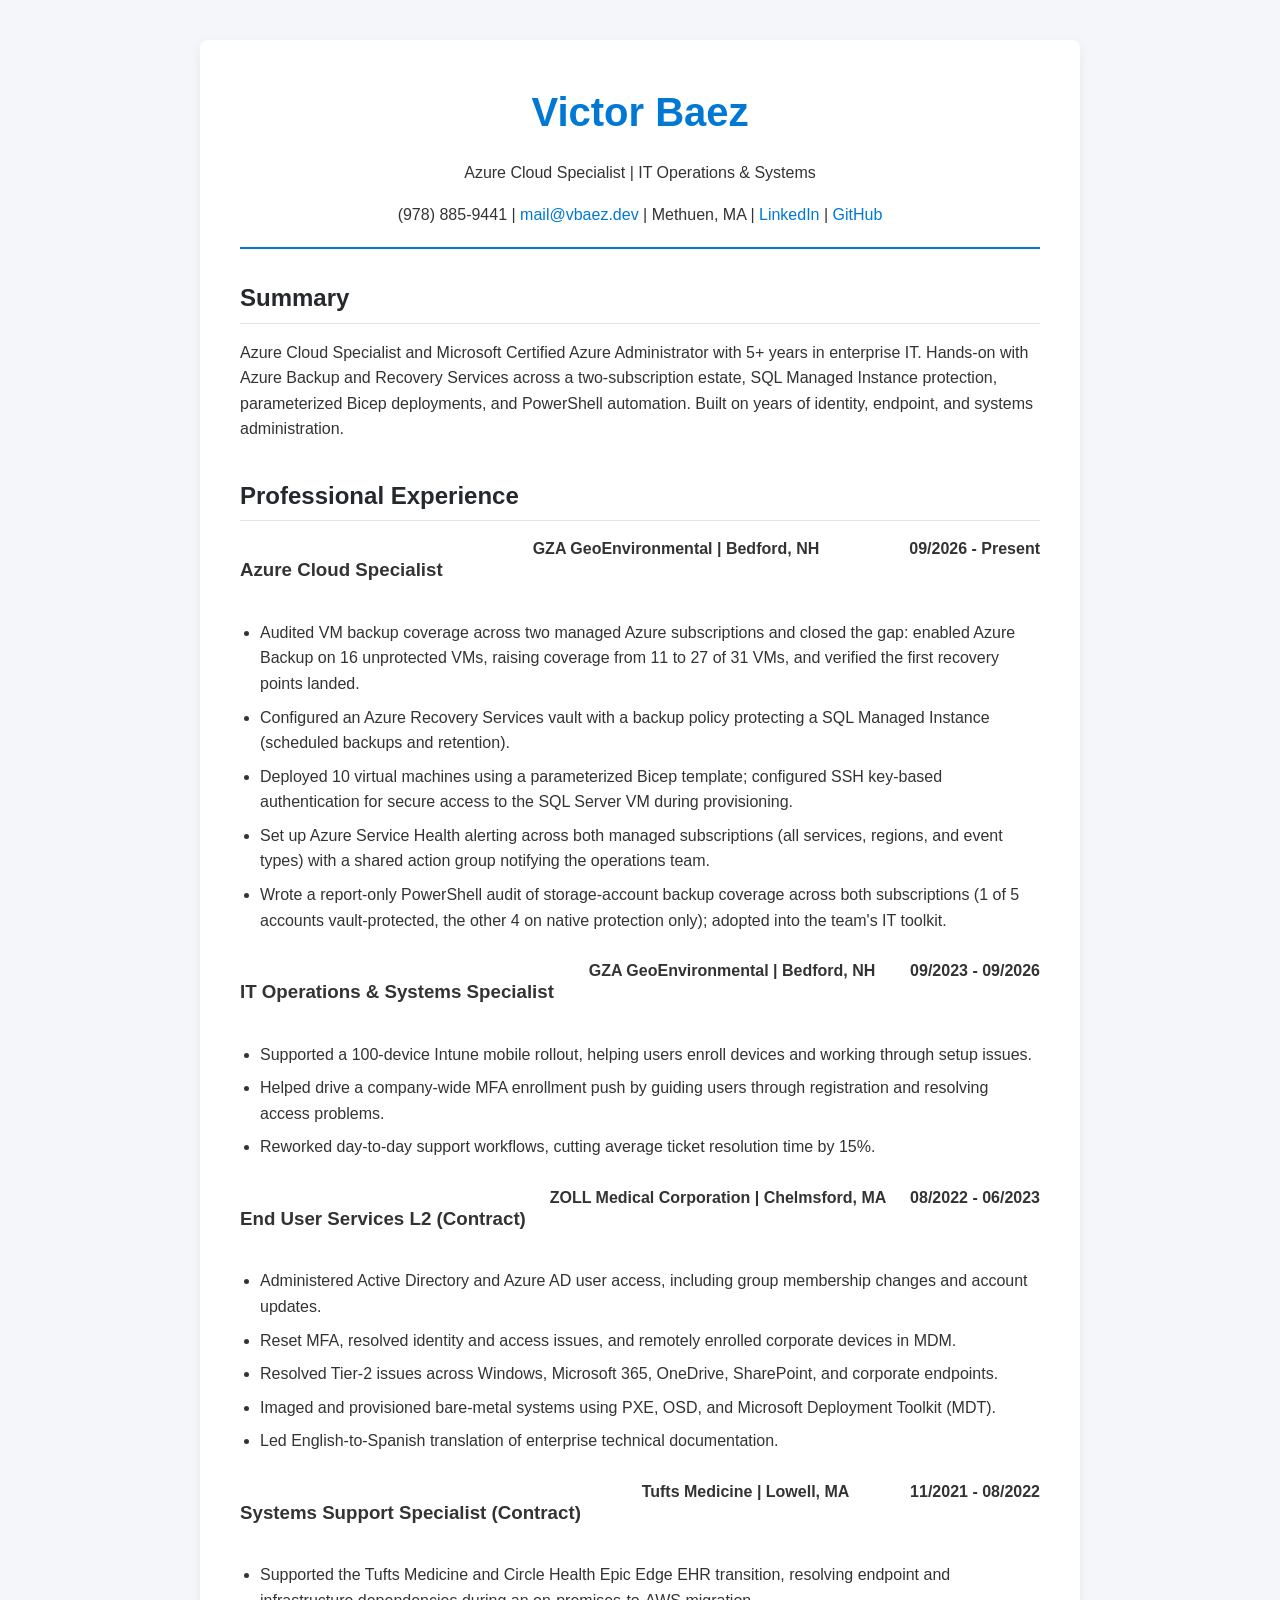
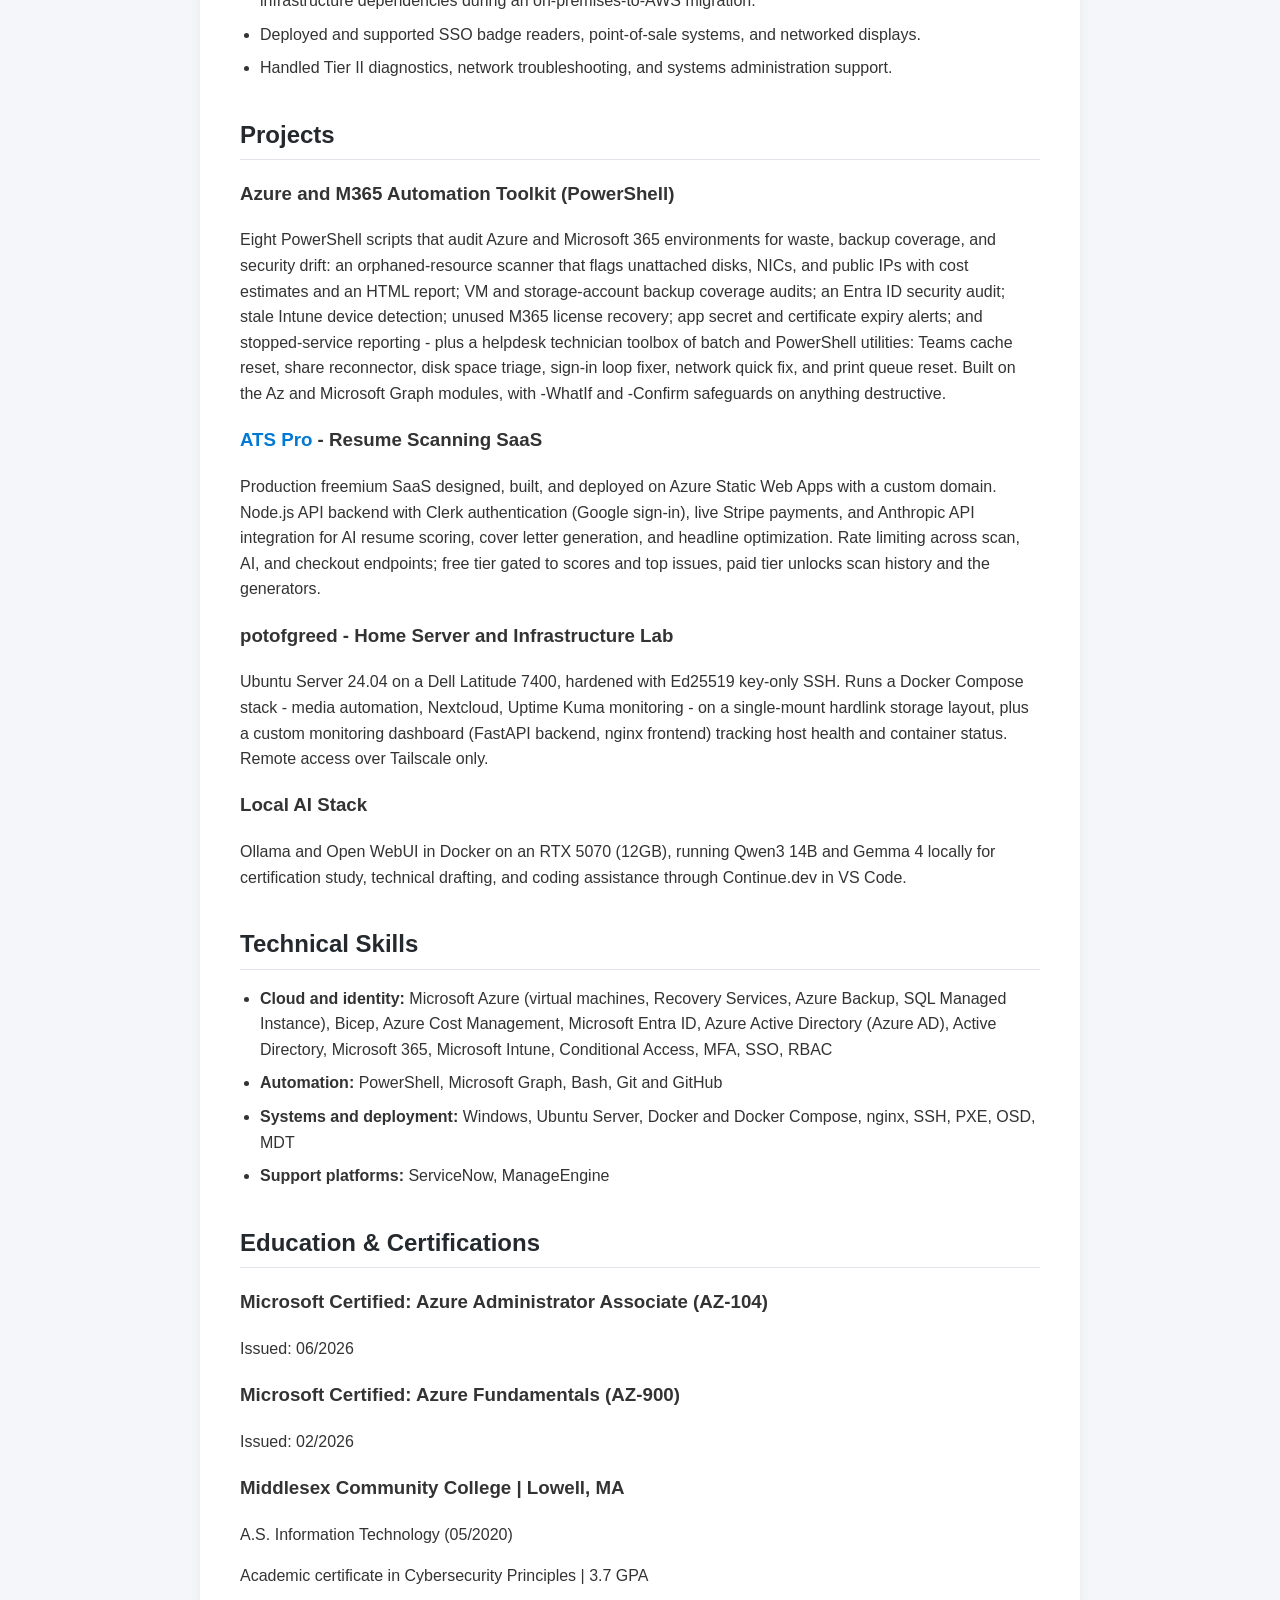
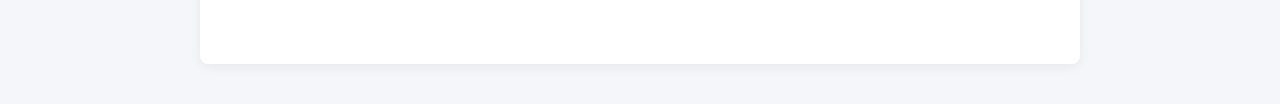
==== index.html @ a575a255 "Link ATS Pro project to app.vbaez.dev Co-Authored-By: Claude Fable 5.2 <noreply@anthropic.com> Claud" ====
<!DOCTYPE html>
<html lang="en">
<head>
    <meta charset="UTF-8">
    <meta name="viewport" content="width=device-width, initial-scale=1.0">
    <title>Victor Baez - Resume</title>
    <link rel="stylesheet" href="style.css">
</head>
<body>

    <main class="resume-container">

        <header class="resume-header">
            <h1>Victor Baez</h1>
            <p class="subtitle">Azure Cloud Specialist | IT Operations & Systems</p>
            <div class="contact-info">
                <span>(978) 885-9441</span> |
                <span><a href="mailto:mail@vbaez.dev">mail@vbaez.dev</a></span> |
                <span>Methuen, MA</span> |
                <span><a href="https://www.linkedin.com/in/victor-baez-a855931a0" target="_blank">LinkedIn</a></span> |
                <span><a href="https://github.com/vicfire123" target="_blank">GitHub</a></span>
            </div>
        </header>

        <section id="summary">
            <h2>Summary</h2>
            <p>
                Azure Cloud Specialist and Microsoft Certified Azure Administrator with 5+ years in enterprise IT.
                Hands-on with Azure Backup and Recovery Services across a two-subscription estate, SQL Managed Instance
                protection, parameterized Bicep deployments, and PowerShell automation. Built on years of identity,
                endpoint, and systems administration.
            </p>
        </section>

        <section id="experience">
            <h2>Professional Experience</h2>

            <article class="job">
                <div class="job-header">
                    <h3>Azure Cloud Specialist</h3>
                    <span class="company-location">GZA GeoEnvironmental | Bedford, NH</span>
                    <span class="date">09/2026 - Present</span>
                </div>
                <ul>
                    <li>Audited VM backup coverage across two managed Azure subscriptions and closed the gap: enabled Azure Backup on 16 unprotected VMs, raising coverage from 11 to 27 of 31 VMs, and verified the first recovery points landed.</li>
                    <li>Configured an Azure Recovery Services vault with a backup policy protecting a SQL Managed Instance (scheduled backups and retention).</li>
                    <li>Deployed 10 virtual machines using a parameterized Bicep template; configured SSH key-based authentication for secure access to the SQL Server VM during provisioning.</li>
                    <li>Set up Azure Service Health alerting across both managed subscriptions (all services, regions, and event types) with a shared action group notifying the operations team.</li>
                    <li>Wrote a report-only PowerShell audit of storage-account backup coverage across both subscriptions (1 of 5 accounts vault-protected, the other 4 on native protection only); adopted into the team's IT toolkit.</li>
                </ul>
            </article>

            <article class="job">
                <div class="job-header">
                    <h3>IT Operations & Systems Specialist</h3>
                    <span class="company-location">GZA GeoEnvironmental | Bedford, NH</span>
                    <span class="date">09/2023 - 09/2026</span>
                </div>
                <ul>
                    <li>Supported a 100-device Intune mobile rollout, helping users enroll devices and working through setup issues.</li>
                    <li>Helped drive a company-wide MFA enrollment push by guiding users through registration and resolving access problems.</li>
                    <li>Reworked day-to-day support workflows, cutting average ticket resolution time by 15%.</li>
                </ul>
            </article>

            <article class="job">
                <div class="job-header">
                    <h3>End User Services L2 (Contract)</h3>
                    <span class="company-location">ZOLL Medical Corporation | Chelmsford, MA</span>
                    <span class="date">08/2022 - 06/2023</span>
                </div>
                <ul>
                    <li>Administered Active Directory and Azure AD user access, including group membership changes and account updates.</li>
                    <li>Reset MFA, resolved identity and access issues, and remotely enrolled corporate devices in MDM.</li>
                    <li>Resolved Tier-2 issues across Windows, Microsoft 365, OneDrive, SharePoint, and corporate endpoints.</li>
                    <li>Imaged and provisioned bare-metal systems using PXE, OSD, and Microsoft Deployment Toolkit (MDT).</li>
                    <li>Led English-to-Spanish translation of enterprise technical documentation.</li>
                </ul>
            </article>

            <article class="job">
                <div class="job-header">
                    <h3>Systems Support Specialist (Contract)</h3>
                    <span class="company-location">Tufts Medicine | Lowell, MA</span>
                    <span class="date">11/2021 - 08/2022</span>
                </div>
                <ul>
                    <li>Supported the Tufts Medicine and Circle Health Epic Edge EHR transition, resolving endpoint and infrastructure dependencies during an on-premises-to-AWS migration.</li>
                    <li>Deployed and supported SSO badge readers, point-of-sale systems, and networked displays.</li>
                    <li>Handled Tier II diagnostics, network troubleshooting, and systems administration support.</li>
                </ul>
            </article>
        </section>

        <section id="projects">
            <h2>Projects</h2>

            <article class="project">
                <h3>Azure and M365 Automation Toolkit (PowerShell)</h3>
                <p>Eight PowerShell scripts that audit Azure and Microsoft 365 environments for waste, backup coverage, and security drift: an orphaned-resource scanner that flags unattached disks, NICs, and public IPs with cost estimates and an HTML report; VM and storage-account backup coverage audits; an Entra ID security audit; stale Intune device detection; unused M365 license recovery; app secret and certificate expiry alerts; and stopped-service reporting - plus a helpdesk technician toolbox of batch and PowerShell utilities: Teams cache reset, share reconnector, disk space triage, sign-in loop fixer, network quick fix, and print queue reset. Built on the Az and Microsoft Graph modules, with -WhatIf and -Confirm safeguards on anything destructive.</p>
            </article>

            <article class="project">
                <h3><a href="https://app.vbaez.dev" target="_blank" rel="noopener">ATS Pro</a> - Resume Scanning SaaS</h3>
                <p>Production freemium SaaS designed, built, and deployed on Azure Static Web Apps with a custom domain. Node.js API backend with Clerk authentication (Google sign-in), live Stripe payments, and Anthropic API integration for AI resume scoring, cover letter generation, and headline optimization. Rate limiting across scan, AI, and checkout endpoints; free tier gated to scores and top issues, paid tier unlocks scan history and the generators.</p>
            </article>

            <article class="project">
                <h3>potofgreed - Home Server and Infrastructure Lab</h3>
                <p>Ubuntu Server 24.04 on a Dell Latitude 7400, hardened with Ed25519 key-only SSH. Runs a Docker Compose stack - media automation, Nextcloud, Uptime Kuma monitoring - on a single-mount hardlink storage layout, plus a custom monitoring dashboard (FastAPI backend, nginx frontend) tracking host health and container status. Remote access over Tailscale only.</p>
            </article>

            <article class="project">
                <h3>Local AI Stack</h3>
                <p>Ollama and Open WebUI in Docker on an RTX 5070 (12GB), running Qwen3 14B and Gemma 4 locally for certification study, technical drafting, and coding assistance through Continue.dev in VS Code.</p>
            </article>
        </section>

        <section id="skills">
            <h2>Technical Skills</h2>
            <ul>
                <li><strong>Cloud and identity:</strong> Microsoft Azure (virtual machines, Recovery Services, Azure Backup, SQL Managed Instance), Bicep, Azure Cost Management, Microsoft Entra ID, Azure Active Directory (Azure AD), Active Directory, Microsoft 365, Microsoft Intune, Conditional Access, MFA, SSO, RBAC</li>
                <li><strong>Automation:</strong> PowerShell, Microsoft Graph, Bash, Git and GitHub</li>
                <li><strong>Systems and deployment:</strong> Windows, Ubuntu Server, Docker and Docker Compose, nginx, SSH, PXE, OSD, MDT</li>
                <li><strong>Support platforms:</strong> ServiceNow, ManageEngine</li>
            </ul>
        </section>

        <section id="education-certs">
            <h2>Education & Certifications</h2>
            <div class="education-grid">
                <article class="cert">
                    <h3>Microsoft Certified: Azure Administrator Associate (AZ-104)</h3>
                    <p>Issued: 06/2026</p>
                </article>

                <article class="cert">
                    <h3>Microsoft Certified: Azure Fundamentals (AZ-900)</h3>
                    <p>Issued: 02/2026</p>
                </article>

                <article class="degree">
                    <h3>Middlesex Community College | Lowell, MA</h3>
                    <p>A.S. Information Technology (05/2020)</p>
                    <p>Academic certificate in Cybersecurity Principles | 3.7 GPA</p>
                </article>
            </div>
        </section>

    </main>

</body>
</html>
---- style.css ----
body {
    font-family: 'Segoe UI', Tahoma, Geneva, Verdana, sans-serif;
    line-height: 1.6;
    background-color: #f4f6f9;
    color: #333333;
    margin: 0;
    padding: 40px 20px;
}

.resume-container {
    max-width: 800px;
    margin: 0 auto;
    background: #ffffff;
    padding: 40px;
    border-radius: 8px;
    box-shadow: 0 4px 12px rgba(0, 0, 0, 0.05);
}

.resume-header {
    text-align: center;
    border-bottom: 2px solid #0078d4;
    padding-bottom: 20px;
    margin-bottom: 30px;
}

.resume-header h1 {
    margin: 0 0 10px 0;
    color: #0078d4;
    font-size: 2.5rem;
}

.contact-info a {
    color: #0078d4;
    text-decoration: none;
}

.contact-info a:hover {
    text-decoration: underline;
}

section {
    margin-bottom: 35px;
}

section h2 {
    color: #24292e;
    border-bottom: 1px solid #e1e4e8;
    padding-bottom: 5px;
    margin-bottom: 15px;
}

.job {
    margin-bottom: 25px;
}

.job-header {
    display: flex;
    justify-content: space-between;
    flex-wrap: wrap;
    font-weight: bold;
}

ul {
    padding-left: 20px;
}

li {
    margin-bottom: 8px;
}

.project a {
    color: #0078d4;
    text-decoration: none;
}

.project a:hover {
    text-decoration: underline;
}
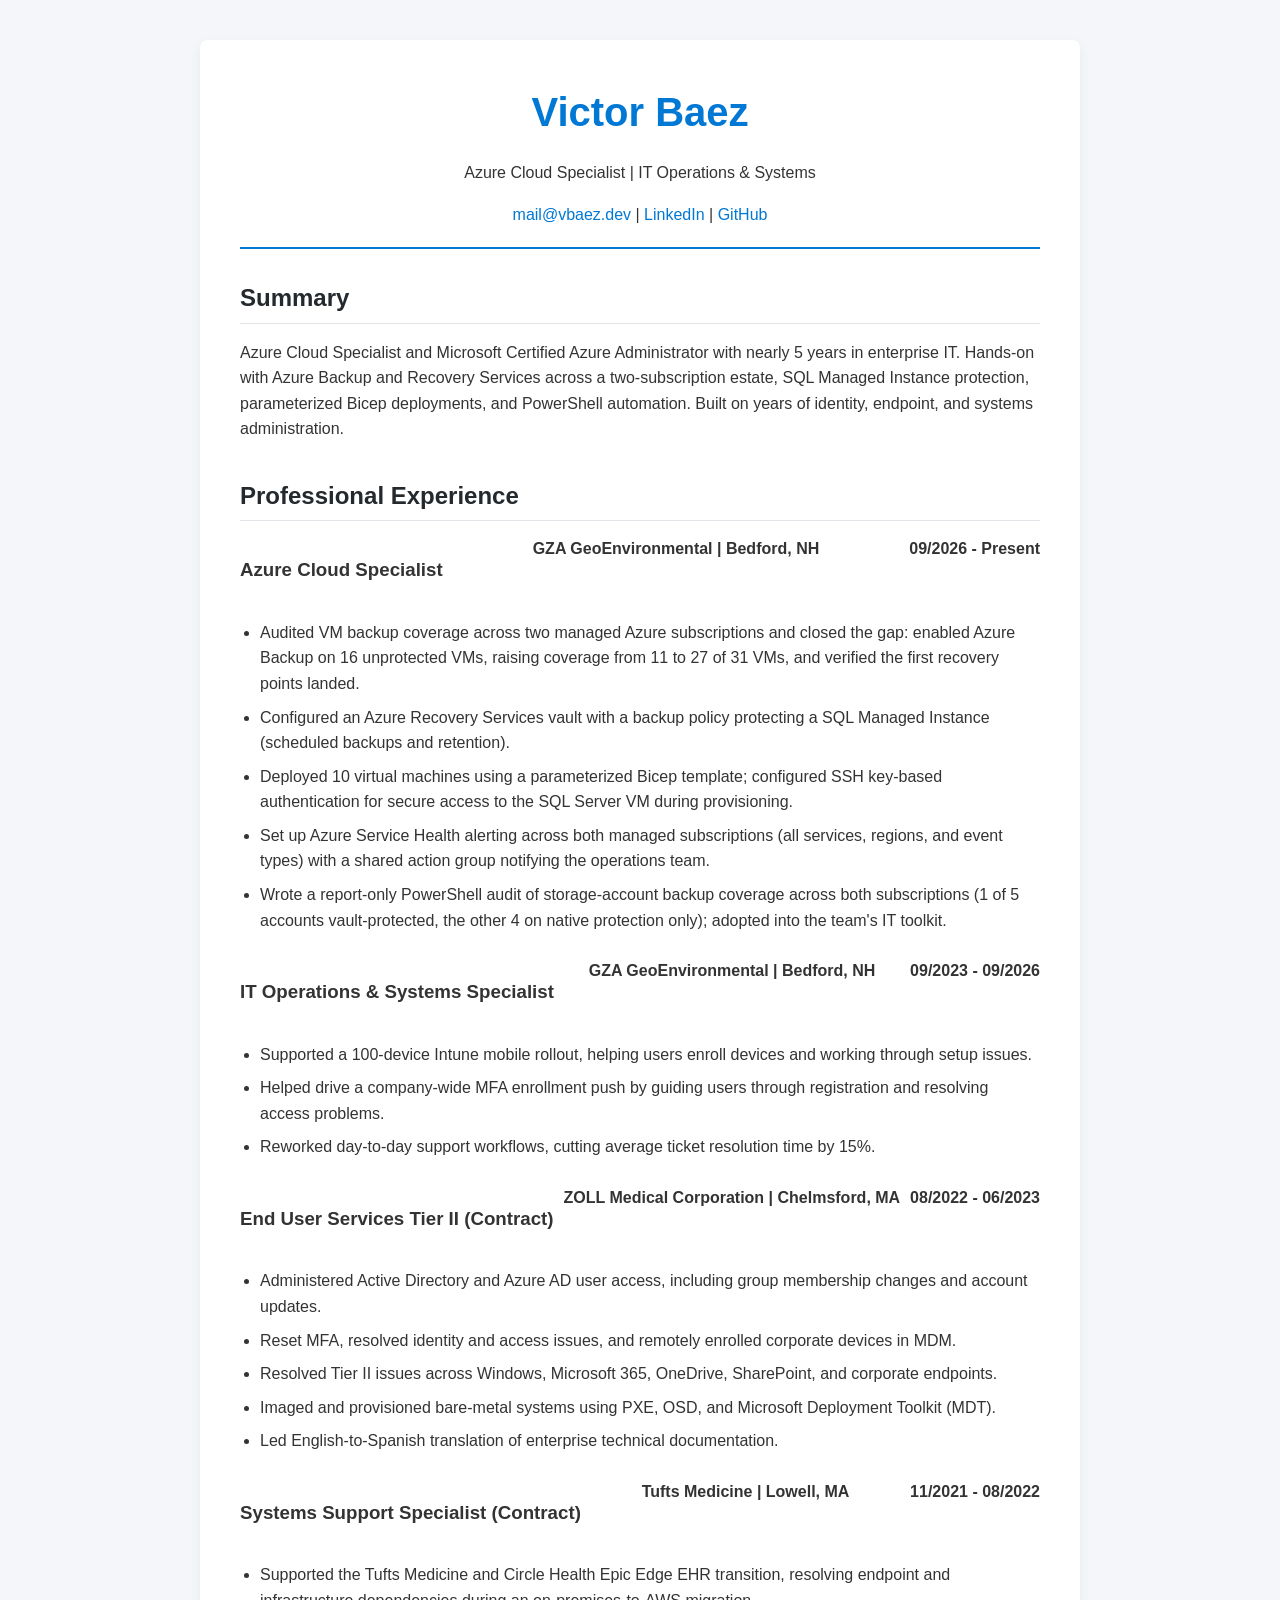
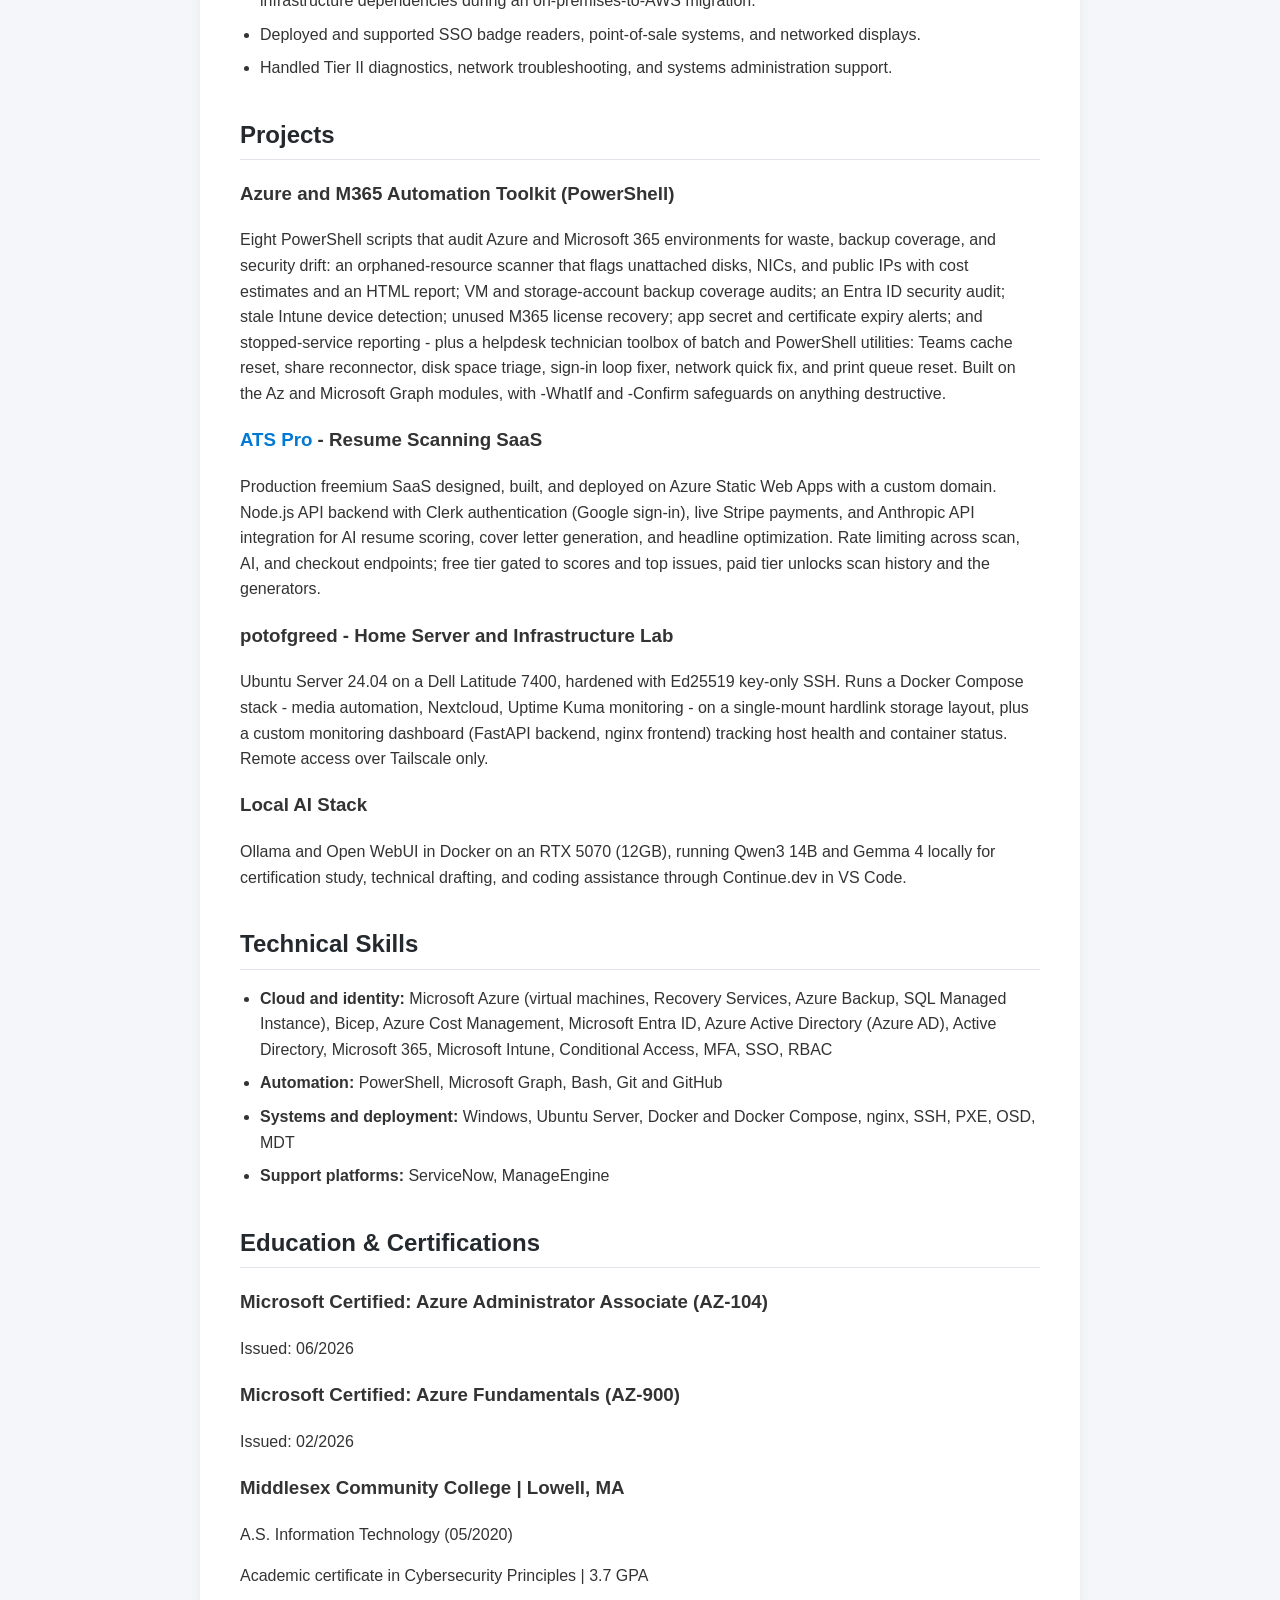
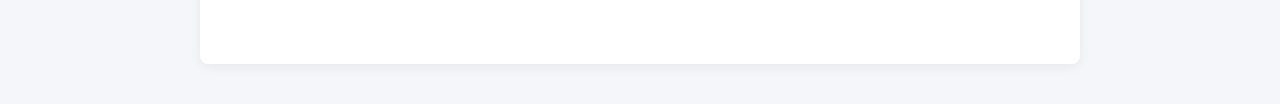
==== commit c2ebbcd0: "Remove phone number and hometown from public page Co-Authored-By: Claude Fable 5.2 <noreply@anthropi" ====
--- a/index.html
+++ b/index.html
@@ -4,6 +4,15 @@
     <meta charset="UTF-8">
     <meta name="viewport" content="width=device-width, initial-scale=1.0">
     <title>Victor Baez - Resume</title>
+    <meta name="description" content="Resume of Victor Baez, Azure Cloud Specialist and Microsoft Certified Azure Administrator: Azure Backup and Recovery Services, Bicep, PowerShell automation, identity and endpoint administration.">
+    <meta property="og:type" content="profile">
+    <meta property="og:site_name" content="Victor Baez">
+    <meta property="og:title" content="Victor Baez - Azure Cloud Specialist">
+    <meta property="og:description" content="Resume of Victor Baez, Azure Cloud Specialist and Microsoft Certified Azure Administrator: Azure Backup and Recovery Services, Bicep, PowerShell automation, identity and endpoint administration.">
+    <meta property="profile:first_name" content="Victor">
+    <meta property="profile:last_name" content="Baez">
+    <meta name="twitter:card" content="summary">
+    <link rel="icon" href="favicon.svg" type="image/svg+xml">
     <link rel="stylesheet" href="style.css">
 </head>
 <body>
@@ -14,9 +23,7 @@
             <h1>Victor Baez</h1>
             <p class="subtitle">Azure Cloud Specialist | IT Operations & Systems</p>
             <div class="contact-info">
-                <span>(978) 885-9441</span> |
                 <span><a href="mailto:mail@vbaez.dev">mail@vbaez.dev</a></span> |
-                <span>Methuen, MA</span> |
                 <span><a href="https://www.linkedin.com/in/victor-baez-a855931a0" target="_blank">LinkedIn</a></span> |
                 <span><a href="https://github.com/vicfire123" target="_blank">GitHub</a></span>
             </div>
@@ -25,7 +32,7 @@
         <section id="summary">
             <h2>Summary</h2>
             <p>
-                Azure Cloud Specialist and Microsoft Certified Azure Administrator with 5+ years in enterprise IT.
+                Azure Cloud Specialist and Microsoft Certified Azure Administrator with nearly 5 years in enterprise IT.
                 Hands-on with Azure Backup and Recovery Services across a two-subscription estate, SQL Managed Instance
                 protection, parameterized Bicep deployments, and PowerShell automation. Built on years of identity,
                 endpoint, and systems administration.
@@ -65,14 +72,14 @@
 
             <article class="job">
                 <div class="job-header">
-                    <h3>End User Services L2 (Contract)</h3>
+                    <h3>End User Services Tier II (Contract)</h3>
                     <span class="company-location">ZOLL Medical Corporation | Chelmsford, MA</span>
                     <span class="date">08/2022 - 06/2023</span>
                 </div>
                 <ul>
                     <li>Administered Active Directory and Azure AD user access, including group membership changes and account updates.</li>
                     <li>Reset MFA, resolved identity and access issues, and remotely enrolled corporate devices in MDM.</li>
-                    <li>Resolved Tier-2 issues across Windows, Microsoft 365, OneDrive, SharePoint, and corporate endpoints.</li>
+                    <li>Resolved Tier II issues across Windows, Microsoft 365, OneDrive, SharePoint, and corporate endpoints.</li>
                     <li>Imaged and provisioned bare-metal systems using PXE, OSD, and Microsoft Deployment Toolkit (MDT).</li>
                     <li>Led English-to-Spanish translation of enterprise technical documentation.</li>
                 </ul>
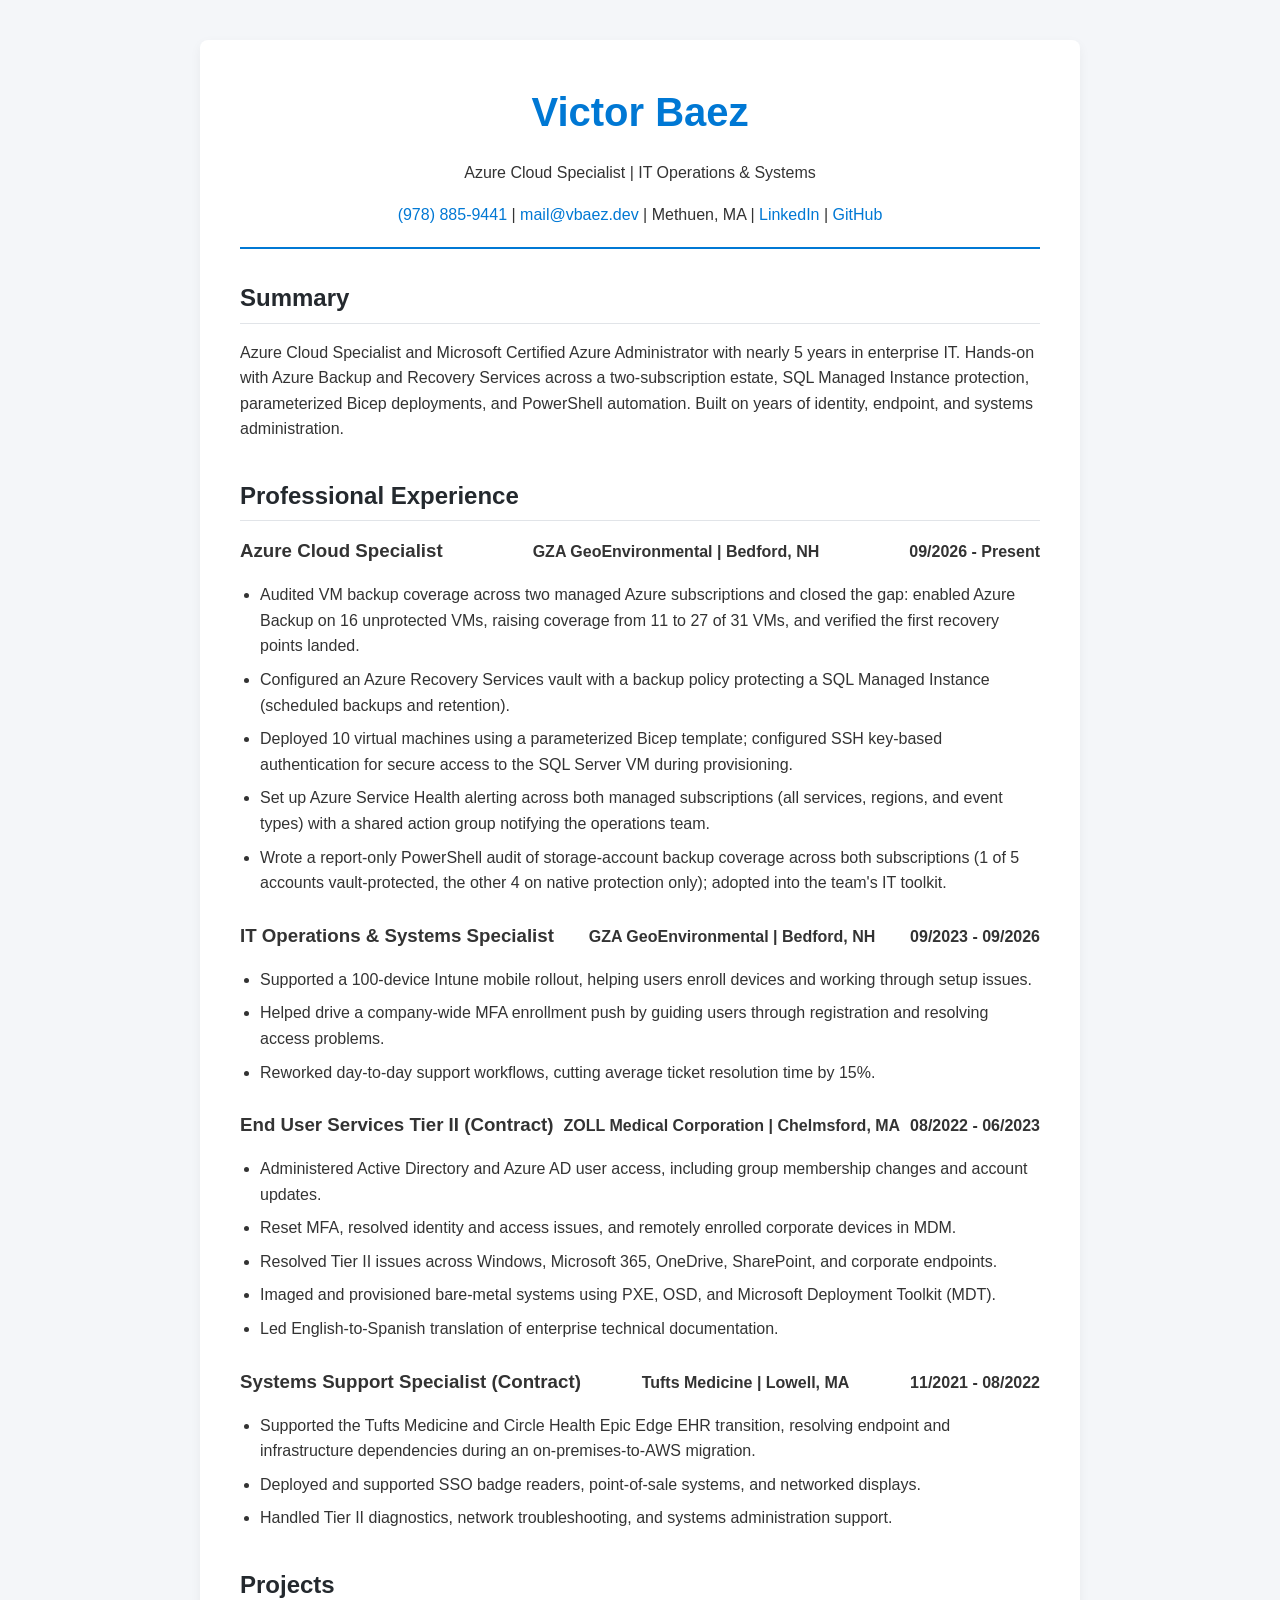
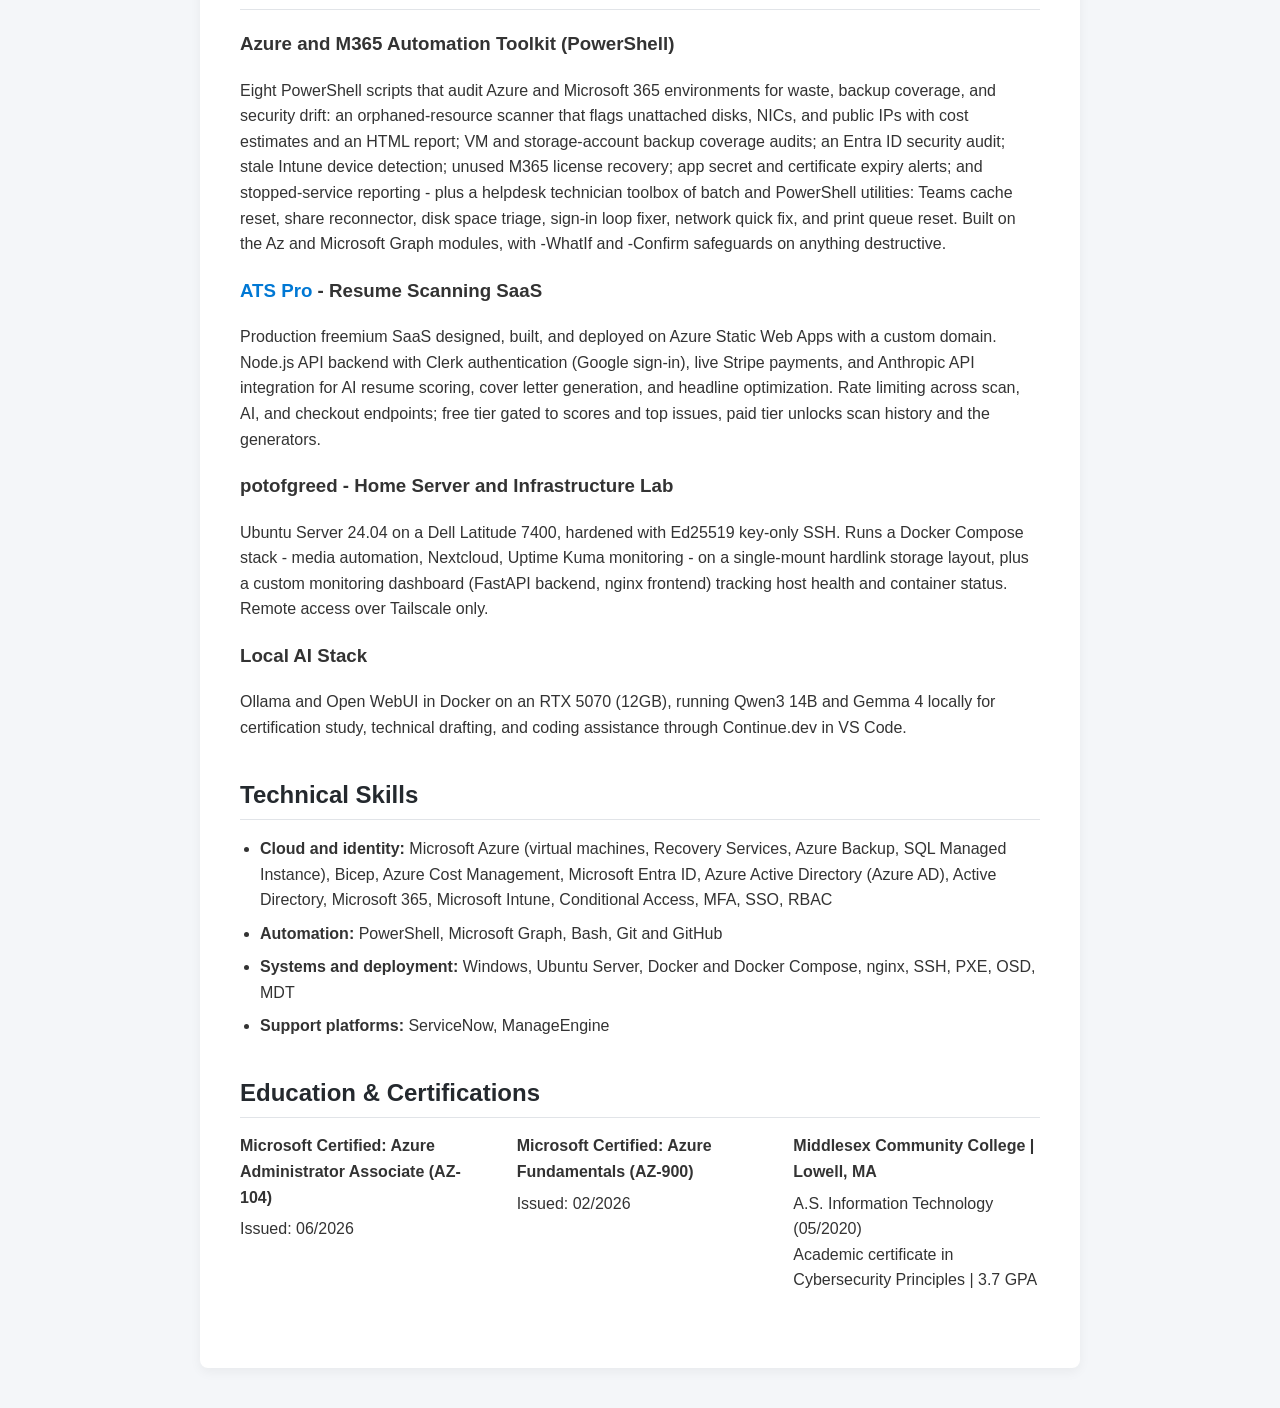
==== commit 39de4a47: "Add meta description, Open Graph tags, and favicon Co-Authored-By: Claude Fable 5.2 <noreply@anthrop" ====
--- a/index.html
+++ b/index.html
@@ -23,7 +23,9 @@
             <h1>Victor Baez</h1>
             <p class="subtitle">Azure Cloud Specialist | IT Operations & Systems</p>
             <div class="contact-info">
+                <span><a href="tel:+19788859441">(978) 885-9441</a></span> |
                 <span><a href="mailto:mail@vbaez.dev">mail@vbaez.dev</a></span> |
+                <span>Methuen, MA</span> |
                 <span><a href="https://www.linkedin.com/in/victor-baez-a855931a0" target="_blank">LinkedIn</a></span> |
                 <span><a href="https://github.com/vicfire123" target="_blank">GitHub</a></span>
             </div>
--- a/style.css
+++ b/style.css
@@ -57,7 +57,12 @@
     display: flex;
     justify-content: space-between;
     flex-wrap: wrap;
+    align-items: baseline;
     font-weight: bold;
+}
+
+.job-header h3 {
+    margin: 0;
 }
 
 ul {
@@ -76,3 +81,96 @@
 .project a:hover {
     text-decoration: underline;
 }
+
+.education-grid {
+    display: grid;
+    grid-template-columns: repeat(auto-fit, minmax(220px, 1fr));
+    gap: 20px 30px;
+}
+
+.education-grid h3 {
+    margin: 0 0 6px 0;
+    font-size: 1rem;
+}
+
+.education-grid p {
+    margin: 0;
+}
+
+@media (max-width: 600px) {
+    body {
+        padding: 0;
+    }
+
+    .resume-container {
+        padding: 24px 16px;
+        border-radius: 0;
+        box-shadow: none;
+    }
+
+    .resume-header h1 {
+        font-size: 2rem;
+    }
+}
+
+@media print {
+    @page {
+        margin: 0.6in;
+    }
+
+    body {
+        background: #ffffff;
+        color: #000000;
+        padding: 0;
+        font-size: 10.5pt;
+        line-height: 1.4;
+    }
+
+    .resume-container {
+        max-width: none;
+        padding: 0;
+        border-radius: 0;
+        box-shadow: none;
+    }
+
+    .resume-header {
+        border-bottom-color: #000000;
+        padding-bottom: 10px;
+        margin-bottom: 16px;
+    }
+
+    .resume-header h1 {
+        color: #000000;
+        font-size: 22pt;
+    }
+
+    section {
+        margin-bottom: 16px;
+    }
+
+    a {
+        color: inherit !important;
+        text-decoration: none;
+    }
+
+    /* Link text like "LinkedIn" is useless on paper, so print the address. */
+    a[href^="http"]::after {
+        content: " (" attr(href) ")";
+        font-weight: normal;
+        word-break: break-all;
+    }
+
+    h2,
+    h3,
+    .job-header {
+        break-after: avoid;
+    }
+
+    .job,
+    .project,
+    .cert,
+    .degree,
+    li {
+        break-inside: avoid;
+    }
+}
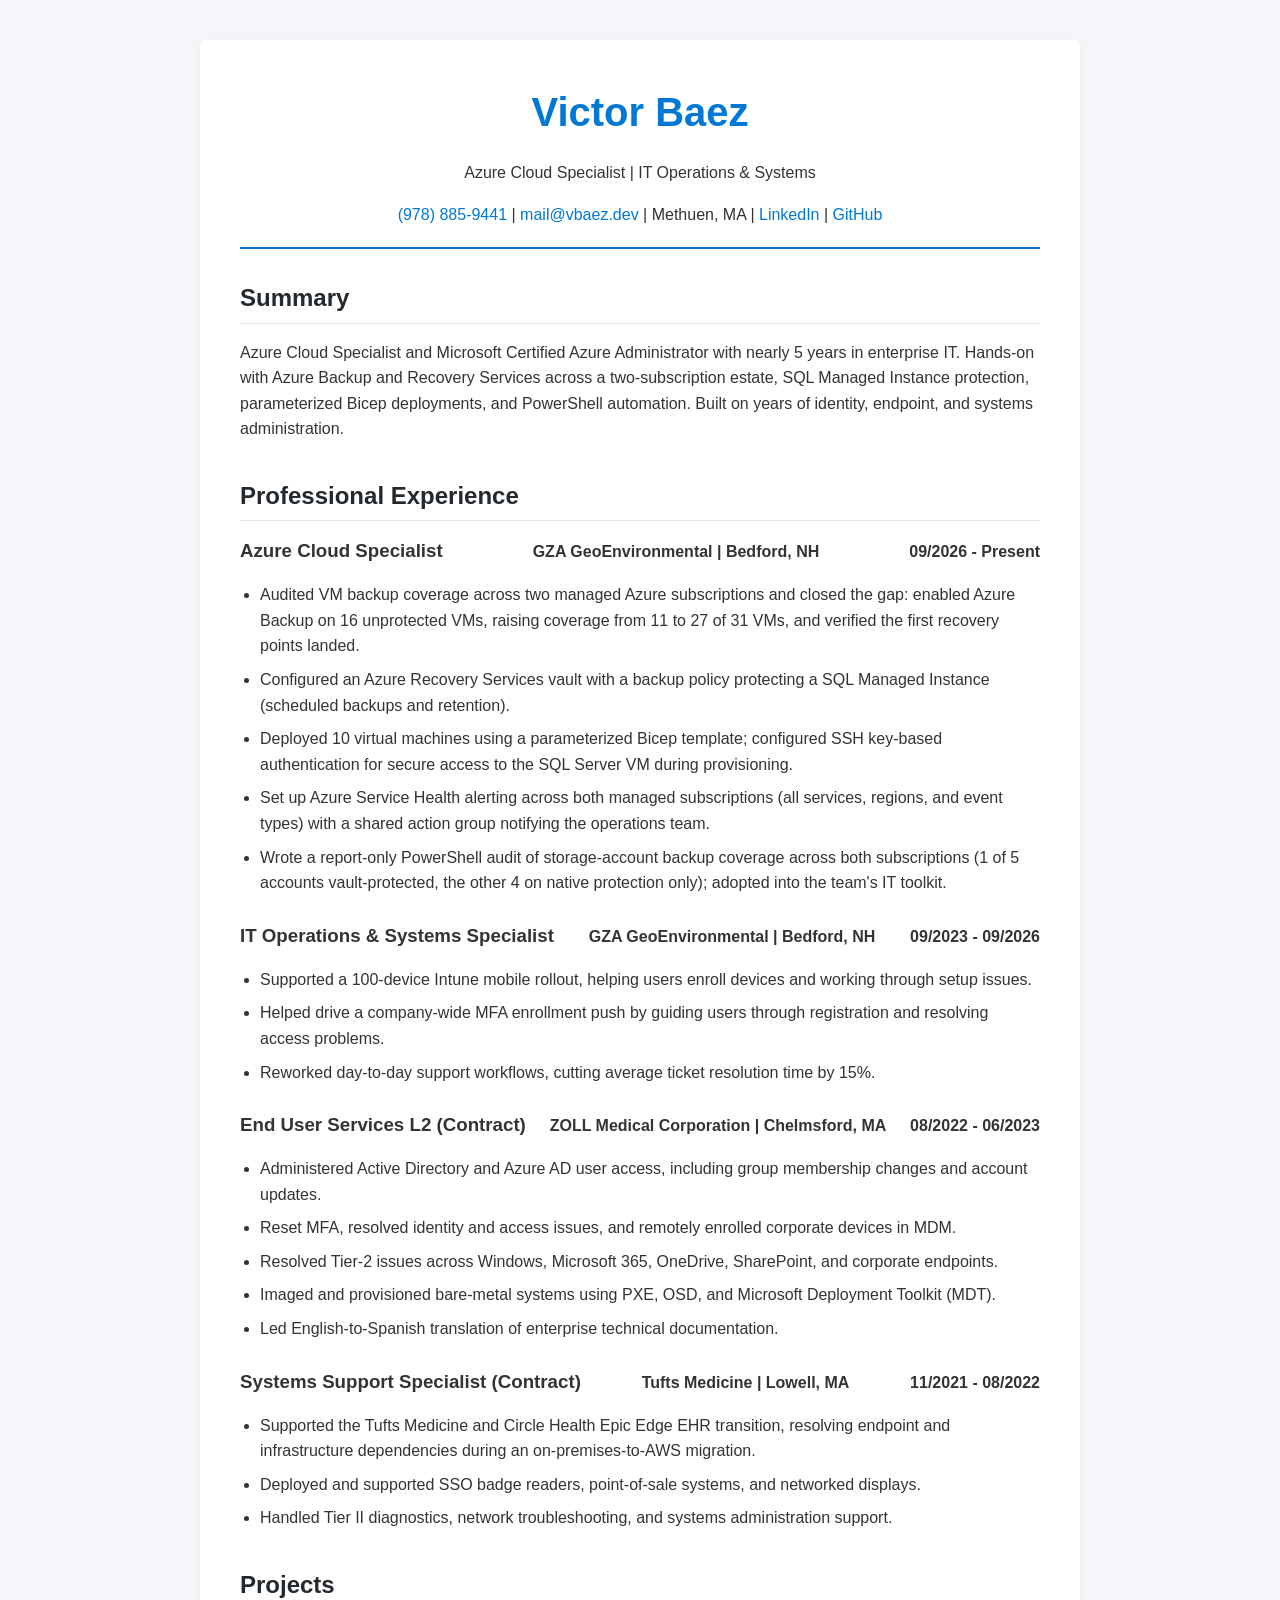
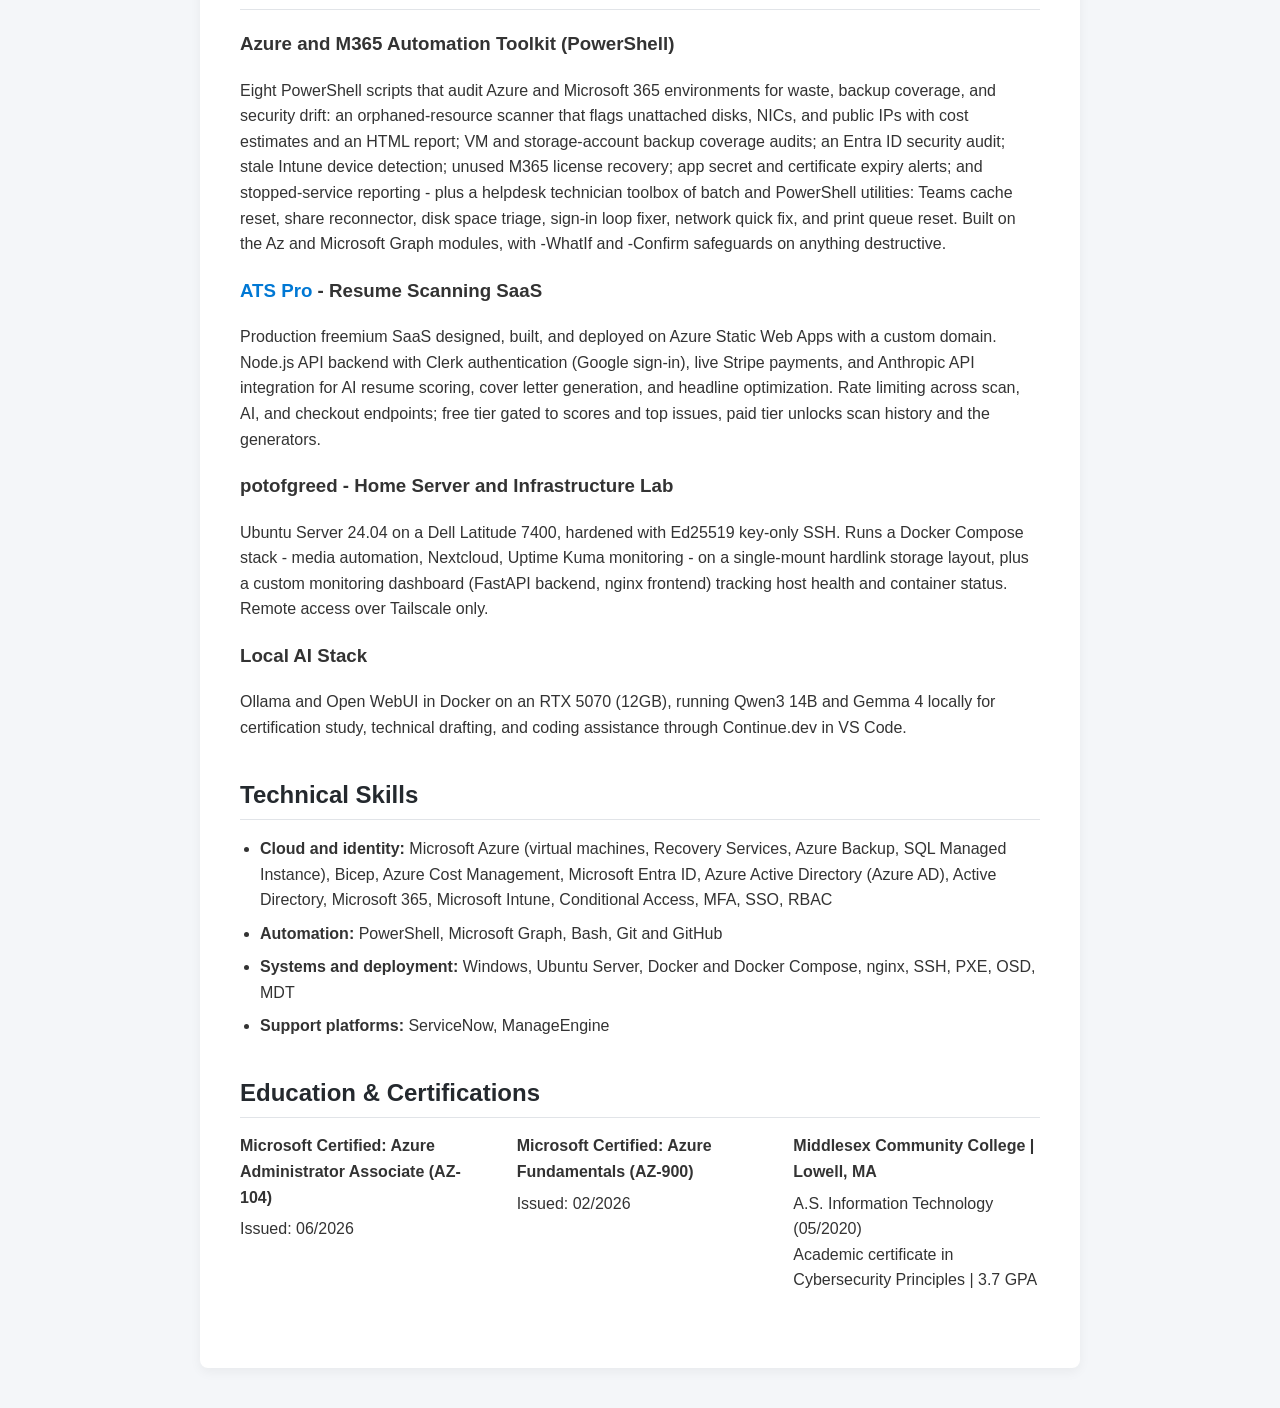
==== commit 1b042a52: "Make phone number a tel: link Co-Authored-By: Claude Fable 5.2 <noreply@anthropic.com> Claude-Sessio" ====
--- a/index.html
+++ b/index.html
@@ -4,15 +4,6 @@
     <meta charset="UTF-8">
     <meta name="viewport" content="width=device-width, initial-scale=1.0">
     <title>Victor Baez - Resume</title>
-    <meta name="description" content="Resume of Victor Baez, Azure Cloud Specialist and Microsoft Certified Azure Administrator: Azure Backup and Recovery Services, Bicep, PowerShell automation, identity and endpoint administration.">
-    <meta property="og:type" content="profile">
-    <meta property="og:site_name" content="Victor Baez">
-    <meta property="og:title" content="Victor Baez - Azure Cloud Specialist">
-    <meta property="og:description" content="Resume of Victor Baez, Azure Cloud Specialist and Microsoft Certified Azure Administrator: Azure Backup and Recovery Services, Bicep, PowerShell automation, identity and endpoint administration.">
-    <meta property="profile:first_name" content="Victor">
-    <meta property="profile:last_name" content="Baez">
-    <meta name="twitter:card" content="summary">
-    <link rel="icon" href="favicon.svg" type="image/svg+xml">
     <link rel="stylesheet" href="style.css">
 </head>
 <body>
@@ -74,14 +65,14 @@
 
             <article class="job">
                 <div class="job-header">
-                    <h3>End User Services Tier II (Contract)</h3>
+                    <h3>End User Services L2 (Contract)</h3>
                     <span class="company-location">ZOLL Medical Corporation | Chelmsford, MA</span>
                     <span class="date">08/2022 - 06/2023</span>
                 </div>
                 <ul>
                     <li>Administered Active Directory and Azure AD user access, including group membership changes and account updates.</li>
                     <li>Reset MFA, resolved identity and access issues, and remotely enrolled corporate devices in MDM.</li>
-                    <li>Resolved Tier II issues across Windows, Microsoft 365, OneDrive, SharePoint, and corporate endpoints.</li>
+                    <li>Resolved Tier-2 issues across Windows, Microsoft 365, OneDrive, SharePoint, and corporate endpoints.</li>
                     <li>Imaged and provisioned bare-metal systems using PXE, OSD, and Microsoft Deployment Toolkit (MDT).</li>
                     <li>Led English-to-Spanish translation of enterprise technical documentation.</li>
                 </ul>
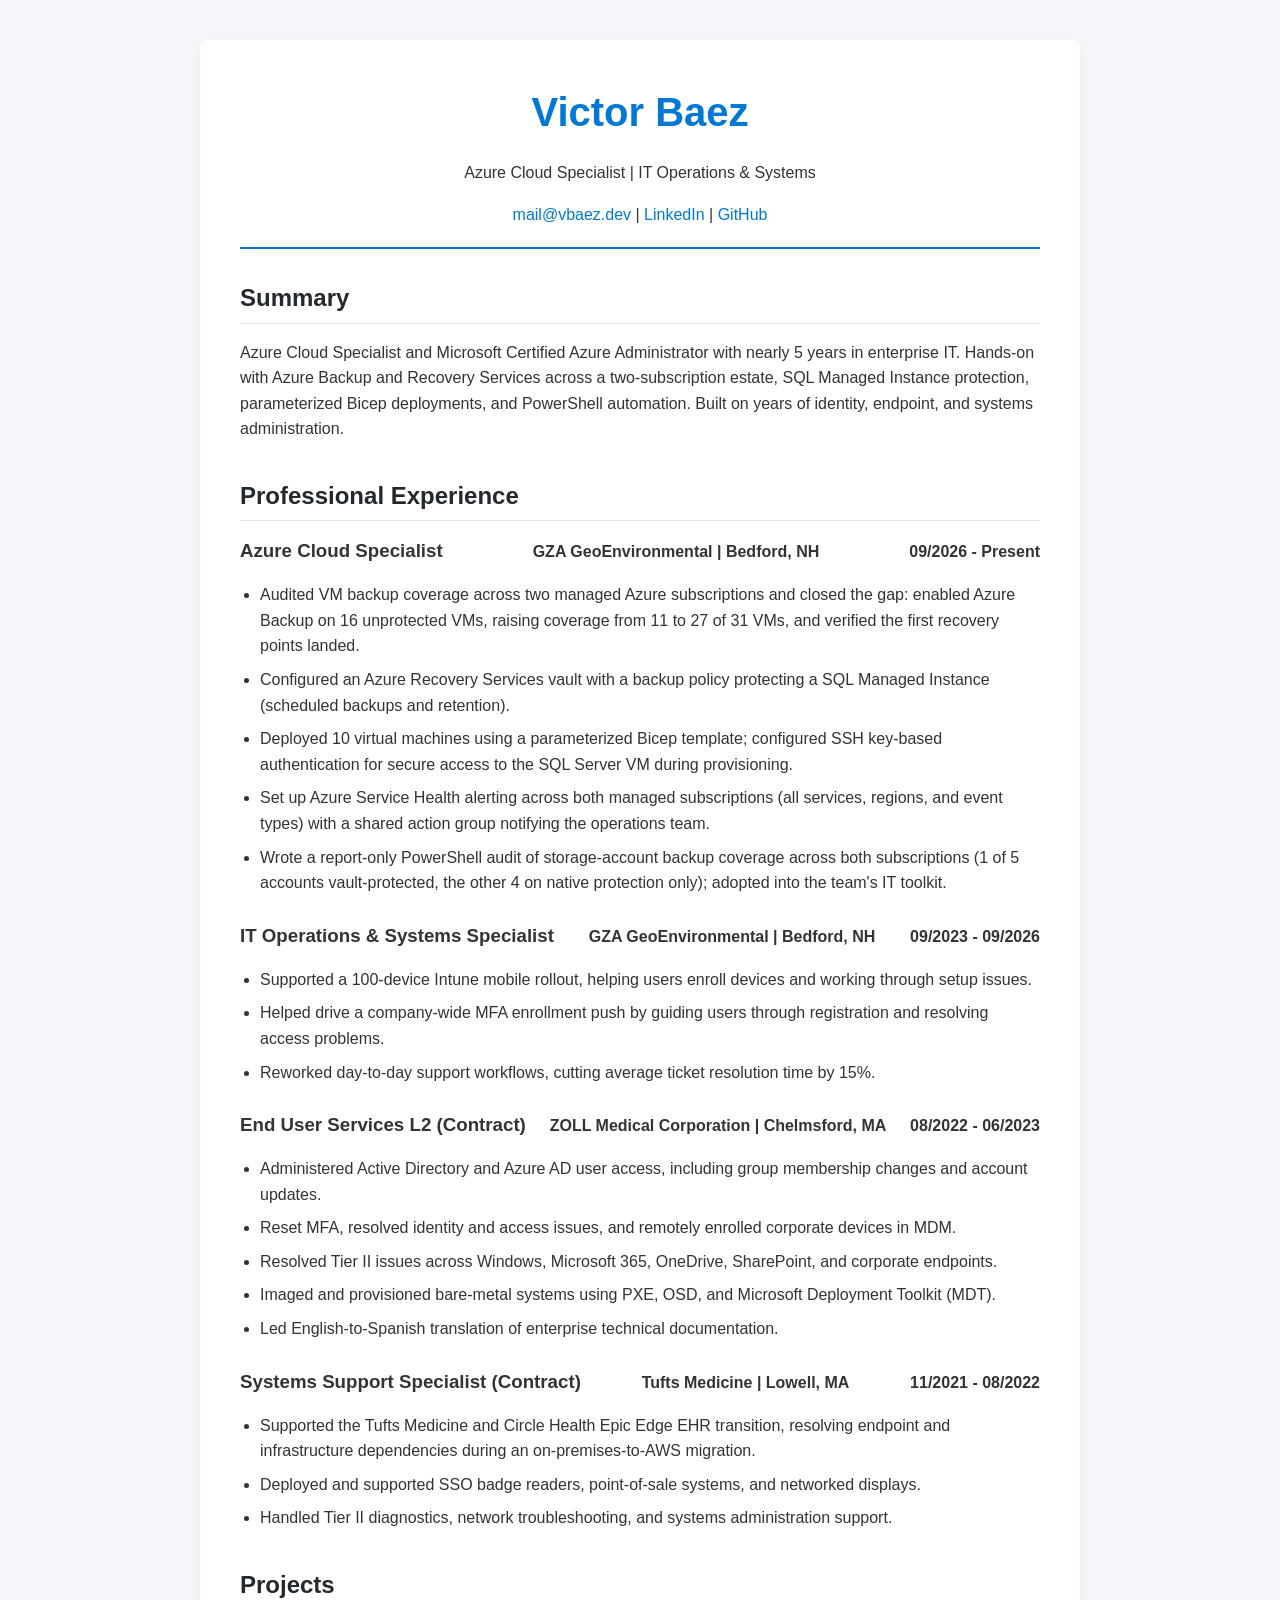
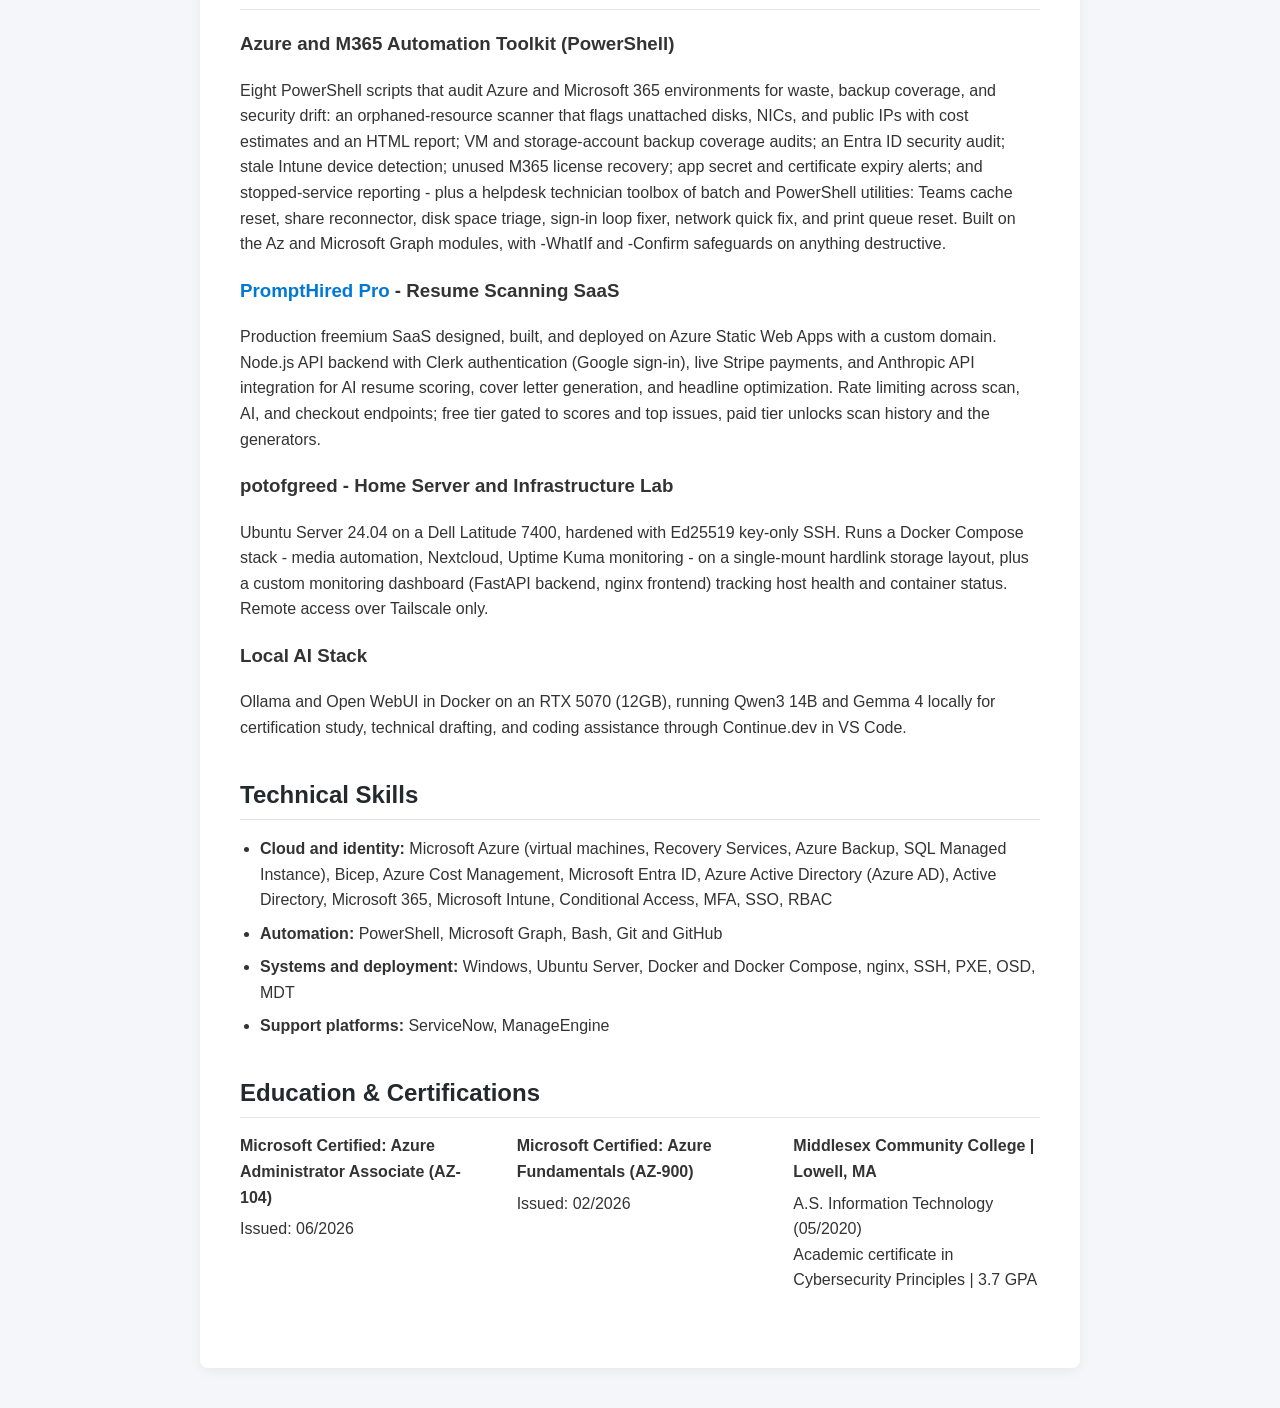
==== commit 6db4a97b: "Rename ATS Pro to PromptHired Pro, restore L2 job title, drop wrapped-date rule - The product at app" ====
--- a/index.html
+++ b/index.html
@@ -4,6 +4,15 @@
     <meta charset="UTF-8">
     <meta name="viewport" content="width=device-width, initial-scale=1.0">
     <title>Victor Baez - Resume</title>
+    <meta name="description" content="Resume of Victor Baez, Azure Cloud Specialist and Microsoft Certified Azure Administrator: Azure Backup and Recovery Services, Bicep, PowerShell automation, identity and endpoint administration.">
+    <meta property="og:type" content="profile">
+    <meta property="og:site_name" content="Victor Baez">
+    <meta property="og:title" content="Victor Baez - Azure Cloud Specialist">
+    <meta property="og:description" content="Resume of Victor Baez, Azure Cloud Specialist and Microsoft Certified Azure Administrator: Azure Backup and Recovery Services, Bicep, PowerShell automation, identity and endpoint administration.">
+    <meta property="profile:first_name" content="Victor">
+    <meta property="profile:last_name" content="Baez">
+    <meta name="twitter:card" content="summary">
+    <link rel="icon" href="favicon.svg" type="image/svg+xml">
     <link rel="stylesheet" href="style.css">
 </head>
 <body>
@@ -14,9 +23,7 @@
             <h1>Victor Baez</h1>
             <p class="subtitle">Azure Cloud Specialist | IT Operations & Systems</p>
             <div class="contact-info">
-                <span><a href="tel:+19788859441">(978) 885-9441</a></span> |
                 <span><a href="mailto:mail@vbaez.dev">mail@vbaez.dev</a></span> |
-                <span>Methuen, MA</span> |
                 <span><a href="https://www.linkedin.com/in/victor-baez-a855931a0" target="_blank">LinkedIn</a></span> |
                 <span><a href="https://github.com/vicfire123" target="_blank">GitHub</a></span>
             </div>
@@ -72,7 +79,7 @@
                 <ul>
                     <li>Administered Active Directory and Azure AD user access, including group membership changes and account updates.</li>
                     <li>Reset MFA, resolved identity and access issues, and remotely enrolled corporate devices in MDM.</li>
-                    <li>Resolved Tier-2 issues across Windows, Microsoft 365, OneDrive, SharePoint, and corporate endpoints.</li>
+                    <li>Resolved Tier II issues across Windows, Microsoft 365, OneDrive, SharePoint, and corporate endpoints.</li>
                     <li>Imaged and provisioned bare-metal systems using PXE, OSD, and Microsoft Deployment Toolkit (MDT).</li>
                     <li>Led English-to-Spanish translation of enterprise technical documentation.</li>
                 </ul>
@@ -101,7 +108,7 @@
             </article>
 
             <article class="project">
-                <h3><a href="https://app.vbaez.dev" target="_blank" rel="noopener">ATS Pro</a> - Resume Scanning SaaS</h3>
+                <h3><a href="https://app.vbaez.dev" target="_blank" rel="noopener">PromptHired Pro</a> - Resume Scanning SaaS</h3>
                 <p>Production freemium SaaS designed, built, and deployed on Azure Static Web Apps with a custom domain. Node.js API backend with Clerk authentication (Google sign-in), live Stripe payments, and Anthropic API integration for AI resume scoring, cover letter generation, and headline optimization. Rate limiting across scan, AI, and checkout endpoints; free tier gated to scores and top issues, paid tier unlocks scan history and the generators.</p>
             </article>
 
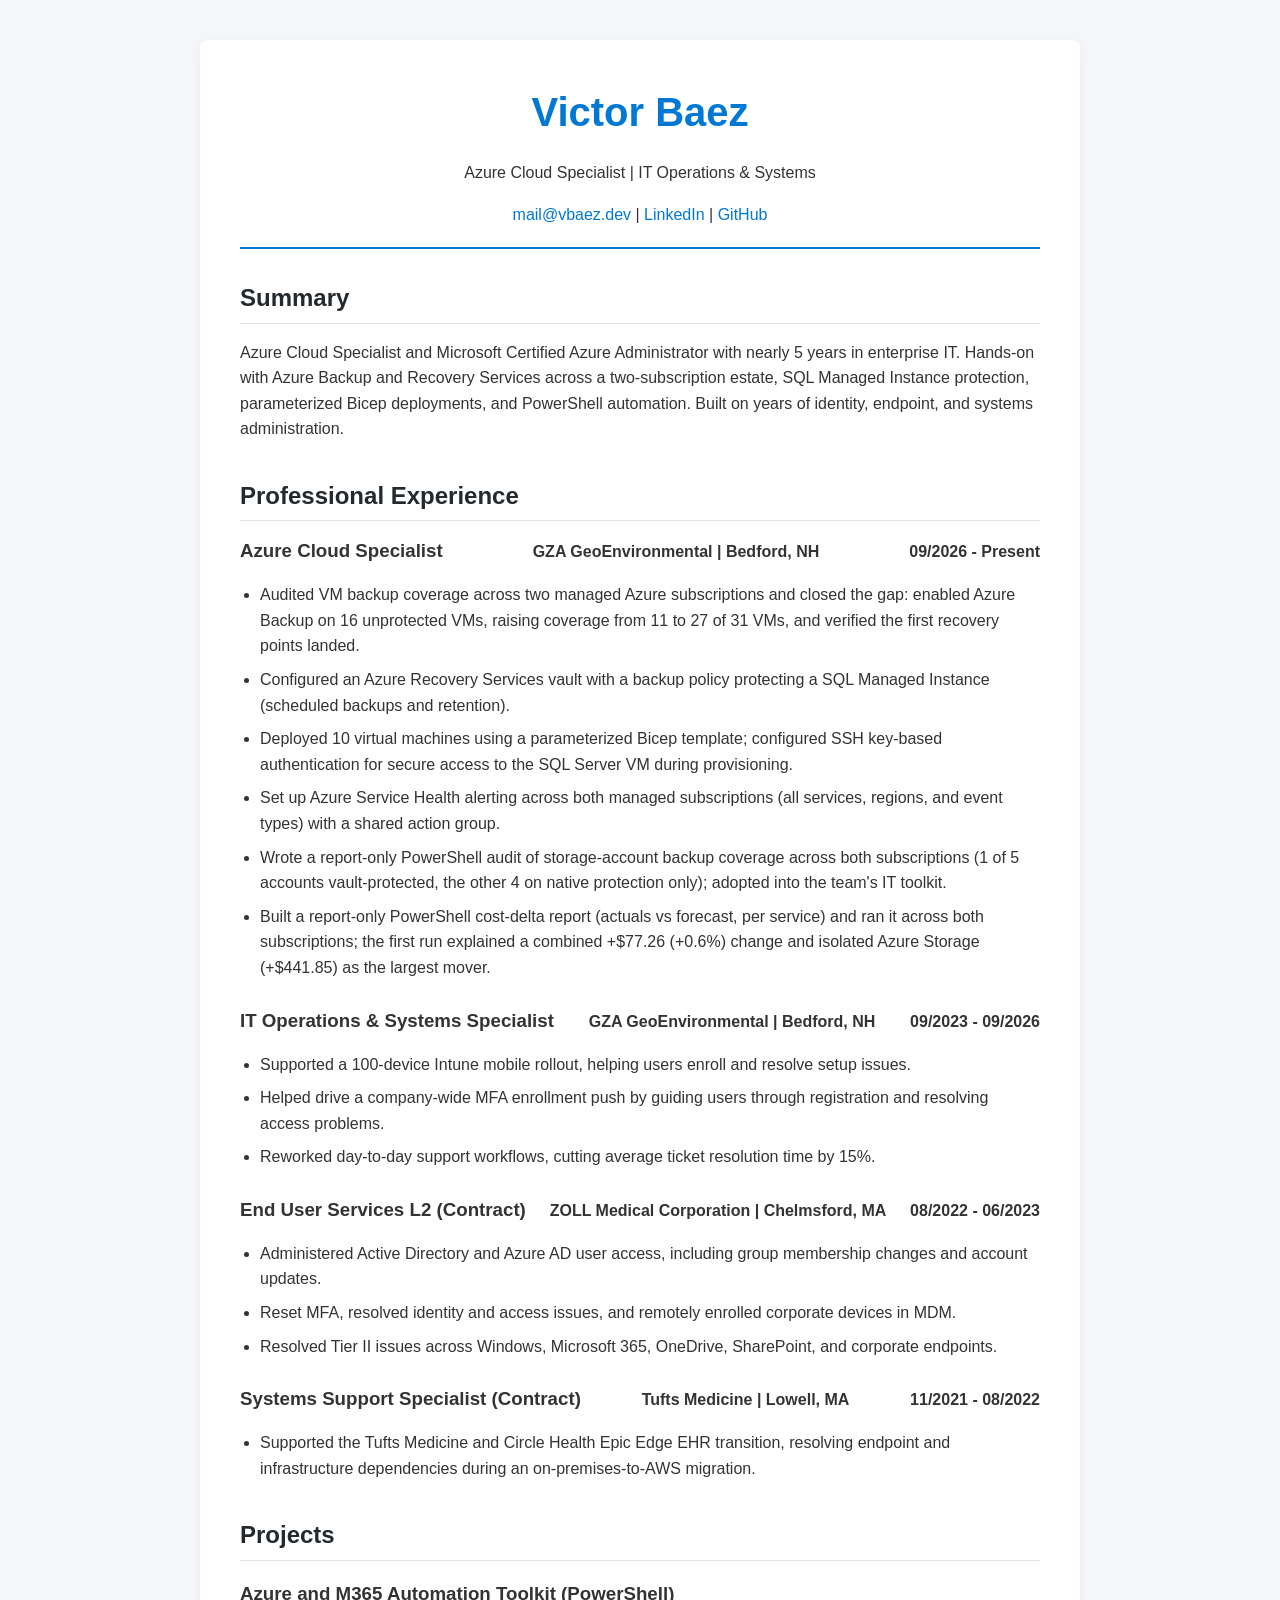
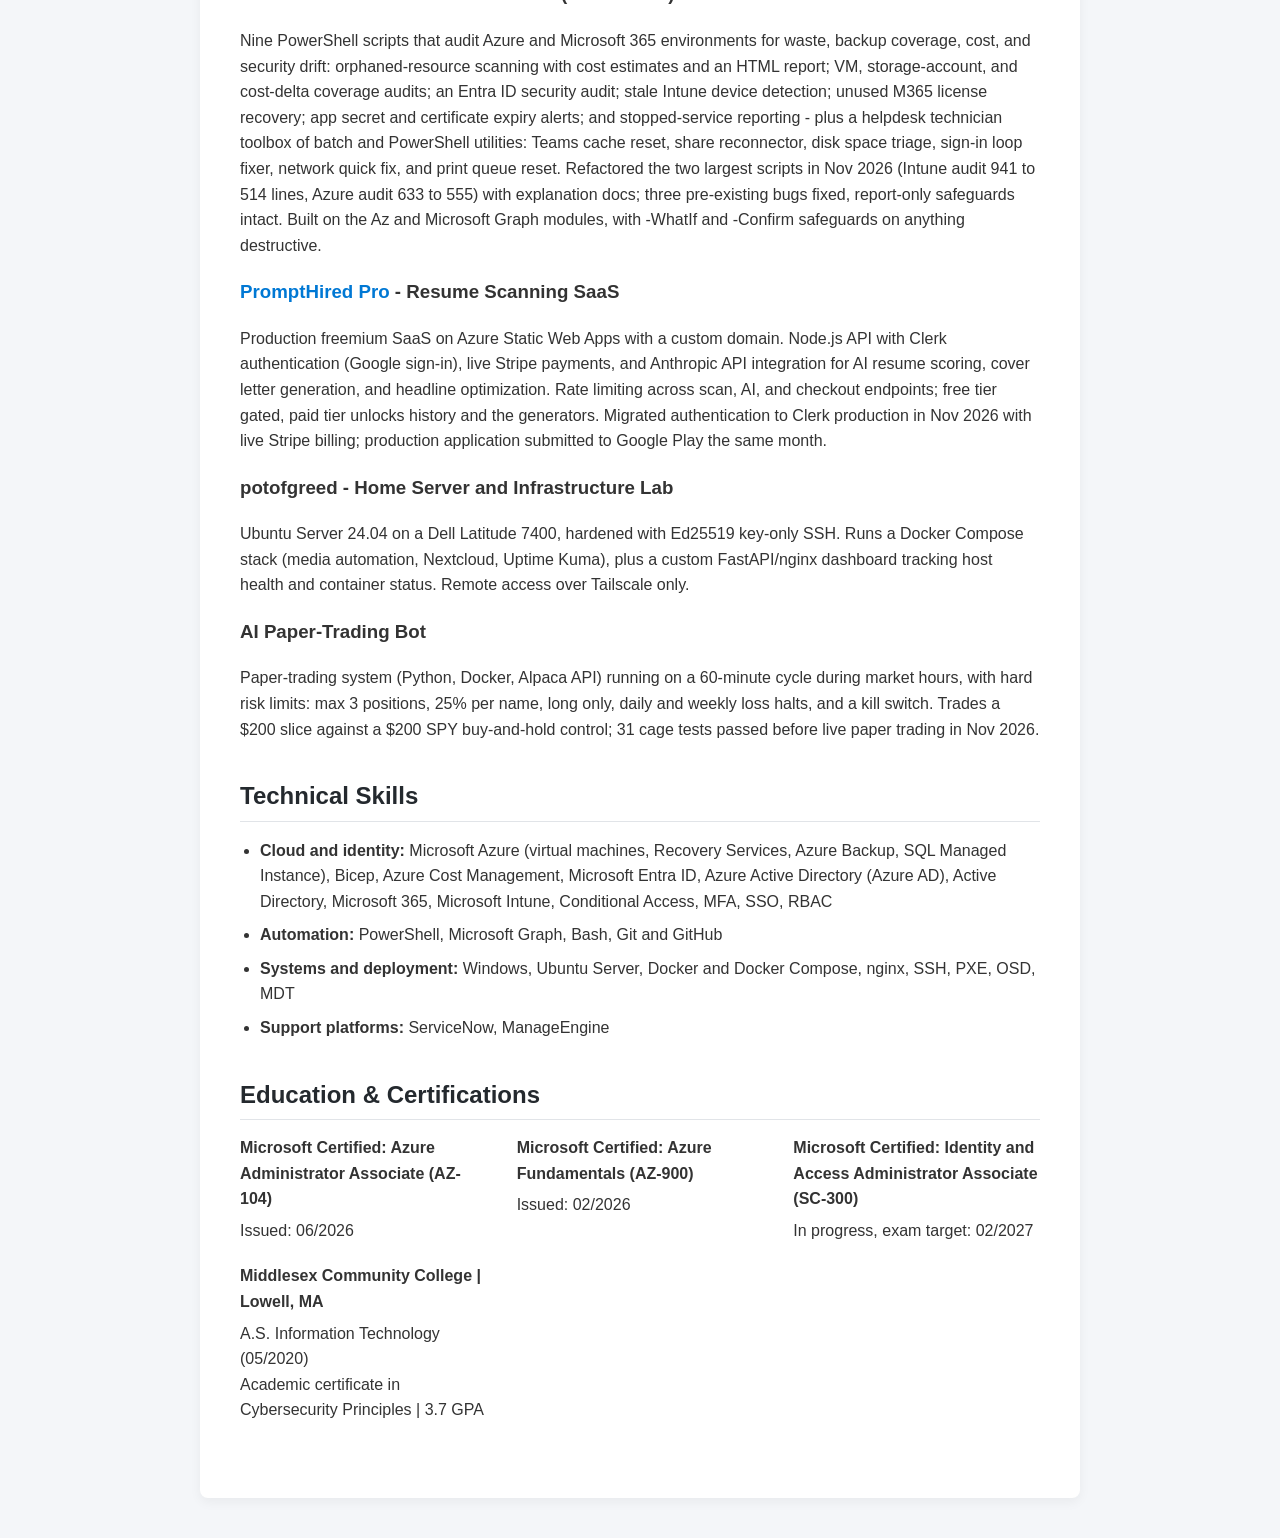
==== commit 15d4aa7a: "Nov 18 resume refresh: cost-delta win, toolkit refactor, Clerk migration, paper-trading bot, SC-300 " ====
--- a/index.html
+++ b/index.html
@@ -52,8 +52,9 @@
                     <li>Audited VM backup coverage across two managed Azure subscriptions and closed the gap: enabled Azure Backup on 16 unprotected VMs, raising coverage from 11 to 27 of 31 VMs, and verified the first recovery points landed.</li>
                     <li>Configured an Azure Recovery Services vault with a backup policy protecting a SQL Managed Instance (scheduled backups and retention).</li>
                     <li>Deployed 10 virtual machines using a parameterized Bicep template; configured SSH key-based authentication for secure access to the SQL Server VM during provisioning.</li>
-                    <li>Set up Azure Service Health alerting across both managed subscriptions (all services, regions, and event types) with a shared action group notifying the operations team.</li>
+                    <li>Set up Azure Service Health alerting across both managed subscriptions (all services, regions, and event types) with a shared action group.</li>
                     <li>Wrote a report-only PowerShell audit of storage-account backup coverage across both subscriptions (1 of 5 accounts vault-protected, the other 4 on native protection only); adopted into the team's IT toolkit.</li>
+                    <li>Built a report-only PowerShell cost-delta report (actuals vs forecast, per service) and ran it across both subscriptions; the first run explained a combined +$77.26 (+0.6%) change and isolated Azure Storage (+$441.85) as the largest mover.</li>
                 </ul>
             </article>
 
@@ -64,7 +65,7 @@
                     <span class="date">09/2023 - 09/2026</span>
                 </div>
                 <ul>
-                    <li>Supported a 100-device Intune mobile rollout, helping users enroll devices and working through setup issues.</li>
+                    <li>Supported a 100-device Intune mobile rollout, helping users enroll and resolve setup issues.</li>
                     <li>Helped drive a company-wide MFA enrollment push by guiding users through registration and resolving access problems.</li>
                     <li>Reworked day-to-day support workflows, cutting average ticket resolution time by 15%.</li>
                 </ul>
@@ -80,8 +81,6 @@
                     <li>Administered Active Directory and Azure AD user access, including group membership changes and account updates.</li>
                     <li>Reset MFA, resolved identity and access issues, and remotely enrolled corporate devices in MDM.</li>
                     <li>Resolved Tier II issues across Windows, Microsoft 365, OneDrive, SharePoint, and corporate endpoints.</li>
-                    <li>Imaged and provisioned bare-metal systems using PXE, OSD, and Microsoft Deployment Toolkit (MDT).</li>
-                    <li>Led English-to-Spanish translation of enterprise technical documentation.</li>
                 </ul>
             </article>
 
@@ -93,8 +92,6 @@
                 </div>
                 <ul>
                     <li>Supported the Tufts Medicine and Circle Health Epic Edge EHR transition, resolving endpoint and infrastructure dependencies during an on-premises-to-AWS migration.</li>
-                    <li>Deployed and supported SSO badge readers, point-of-sale systems, and networked displays.</li>
-                    <li>Handled Tier II diagnostics, network troubleshooting, and systems administration support.</li>
                 </ul>
             </article>
         </section>
@@ -104,22 +101,22 @@
 
             <article class="project">
                 <h3>Azure and M365 Automation Toolkit (PowerShell)</h3>
-                <p>Eight PowerShell scripts that audit Azure and Microsoft 365 environments for waste, backup coverage, and security drift: an orphaned-resource scanner that flags unattached disks, NICs, and public IPs with cost estimates and an HTML report; VM and storage-account backup coverage audits; an Entra ID security audit; stale Intune device detection; unused M365 license recovery; app secret and certificate expiry alerts; and stopped-service reporting - plus a helpdesk technician toolbox of batch and PowerShell utilities: Teams cache reset, share reconnector, disk space triage, sign-in loop fixer, network quick fix, and print queue reset. Built on the Az and Microsoft Graph modules, with -WhatIf and -Confirm safeguards on anything destructive.</p>
+                <p>Nine PowerShell scripts that audit Azure and Microsoft 365 environments for waste, backup coverage, cost, and security drift: orphaned-resource scanning with cost estimates and an HTML report; VM, storage-account, and cost-delta coverage audits; an Entra ID security audit; stale Intune device detection; unused M365 license recovery; app secret and certificate expiry alerts; and stopped-service reporting - plus a helpdesk technician toolbox of batch and PowerShell utilities: Teams cache reset, share reconnector, disk space triage, sign-in loop fixer, network quick fix, and print queue reset. Refactored the two largest scripts in Nov 2026 (Intune audit 941 to 514 lines, Azure audit 633 to 555) with explanation docs; three pre-existing bugs fixed, report-only safeguards intact. Built on the Az and Microsoft Graph modules, with -WhatIf and -Confirm safeguards on anything destructive.</p>
             </article>
 
             <article class="project">
                 <h3><a href="https://app.vbaez.dev" target="_blank" rel="noopener">PromptHired Pro</a> - Resume Scanning SaaS</h3>
-                <p>Production freemium SaaS designed, built, and deployed on Azure Static Web Apps with a custom domain. Node.js API backend with Clerk authentication (Google sign-in), live Stripe payments, and Anthropic API integration for AI resume scoring, cover letter generation, and headline optimization. Rate limiting across scan, AI, and checkout endpoints; free tier gated to scores and top issues, paid tier unlocks scan history and the generators.</p>
+                <p>Production freemium SaaS on Azure Static Web Apps with a custom domain. Node.js API with Clerk authentication (Google sign-in), live Stripe payments, and Anthropic API integration for AI resume scoring, cover letter generation, and headline optimization. Rate limiting across scan, AI, and checkout endpoints; free tier gated, paid tier unlocks history and the generators. Migrated authentication to Clerk production in Nov 2026 with live Stripe billing; production application submitted to Google Play the same month.</p>
             </article>
 
             <article class="project">
                 <h3>potofgreed - Home Server and Infrastructure Lab</h3>
-                <p>Ubuntu Server 24.04 on a Dell Latitude 7400, hardened with Ed25519 key-only SSH. Runs a Docker Compose stack - media automation, Nextcloud, Uptime Kuma monitoring - on a single-mount hardlink storage layout, plus a custom monitoring dashboard (FastAPI backend, nginx frontend) tracking host health and container status. Remote access over Tailscale only.</p>
+                <p>Ubuntu Server 24.04 on a Dell Latitude 7400, hardened with Ed25519 key-only SSH. Runs a Docker Compose stack (media automation, Nextcloud, Uptime Kuma), plus a custom FastAPI/nginx dashboard tracking host health and container status. Remote access over Tailscale only.</p>
             </article>
 
             <article class="project">
-                <h3>Local AI Stack</h3>
-                <p>Ollama and Open WebUI in Docker on an RTX 5070 (12GB), running Qwen3 14B and Gemma 4 locally for certification study, technical drafting, and coding assistance through Continue.dev in VS Code.</p>
+                <h3>AI Paper-Trading Bot</h3>
+                <p>Paper-trading system (Python, Docker, Alpaca API) running on a 60-minute cycle during market hours, with hard risk limits: max 3 positions, 25% per name, long only, daily and weekly loss halts, and a kill switch. Trades a $200 slice against a $200 SPY buy-and-hold control; 31 cage tests passed before live paper trading in Nov 2026.</p>
             </article>
         </section>
 
@@ -146,6 +143,11 @@
                     <p>Issued: 02/2026</p>
                 </article>
 
+                <article class="cert">
+                    <h3>Microsoft Certified: Identity and Access Administrator Associate (SC-300)</h3>
+                    <p>In progress, exam target: 02/2027</p>
+                </article>
+
                 <article class="degree">
                     <h3>Middlesex Community College | Lowell, MA</h3>
                     <p>A.S. Information Technology (05/2020)</p>
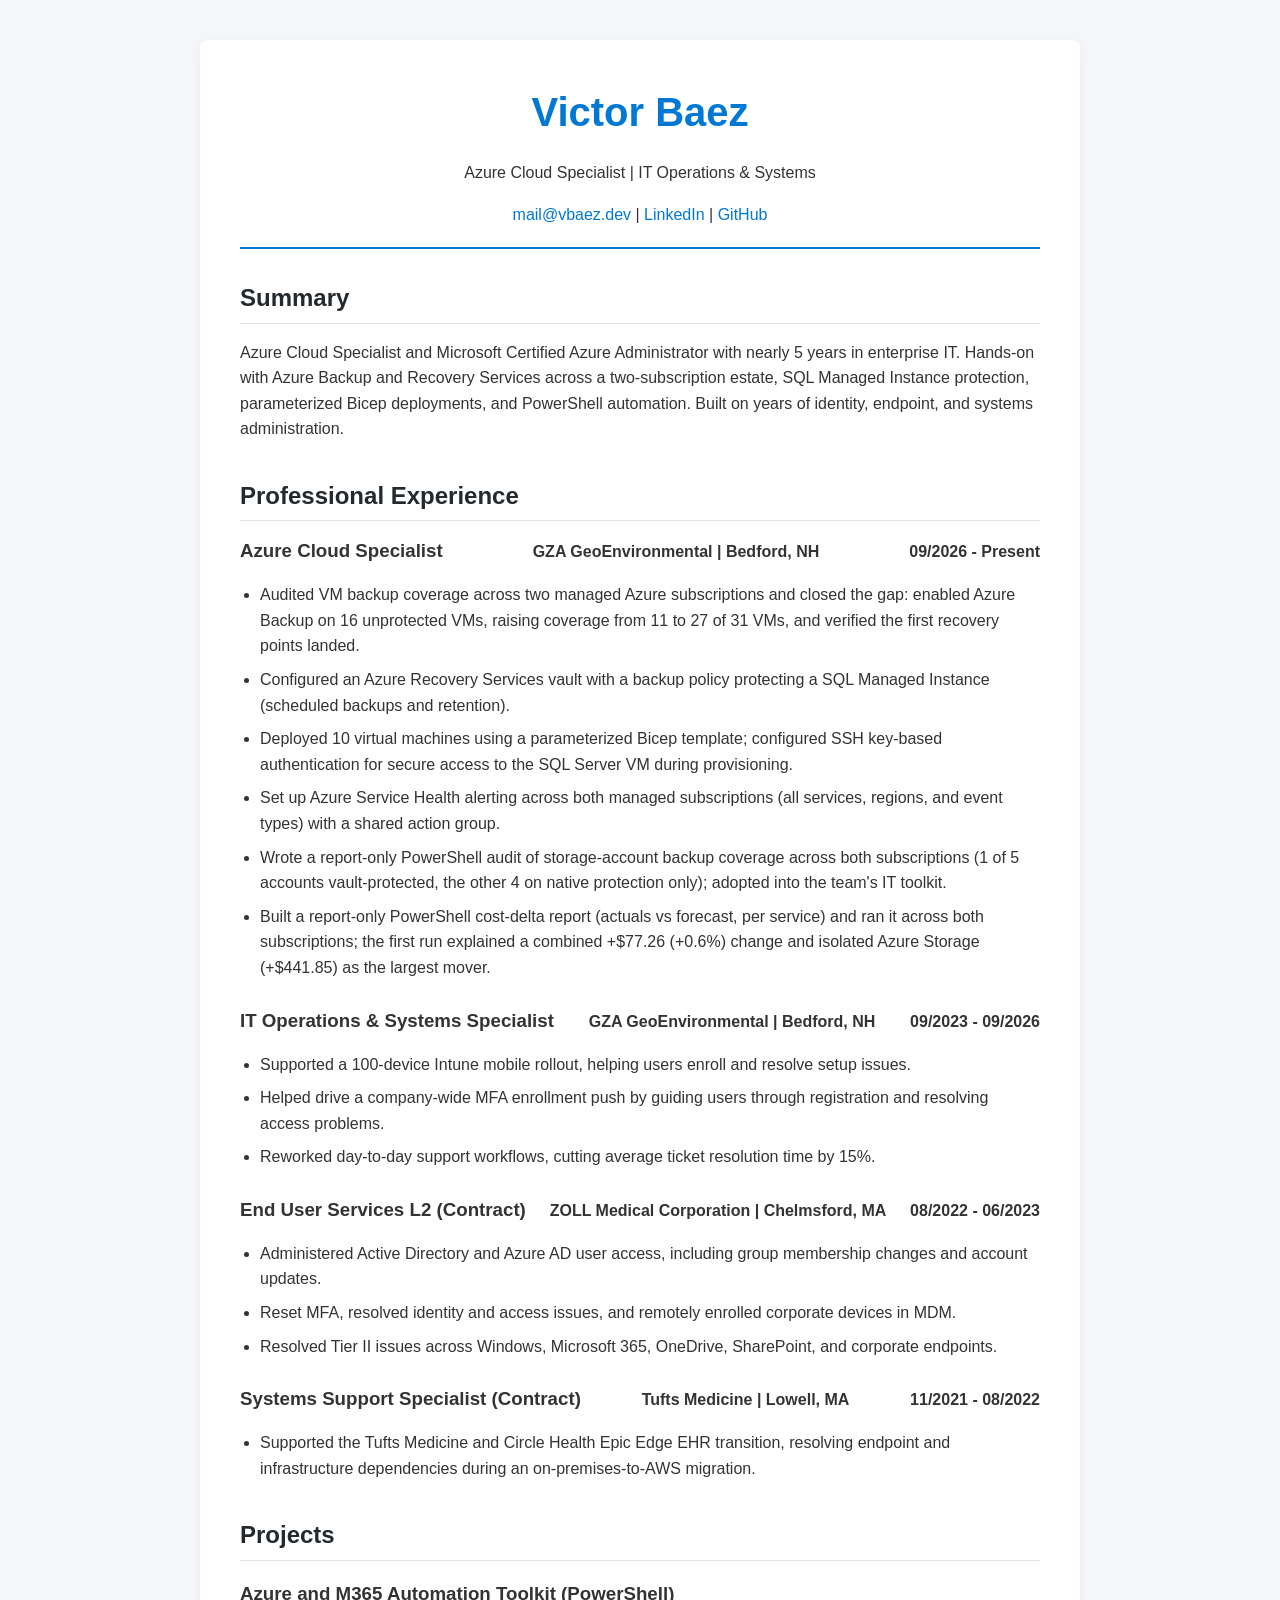
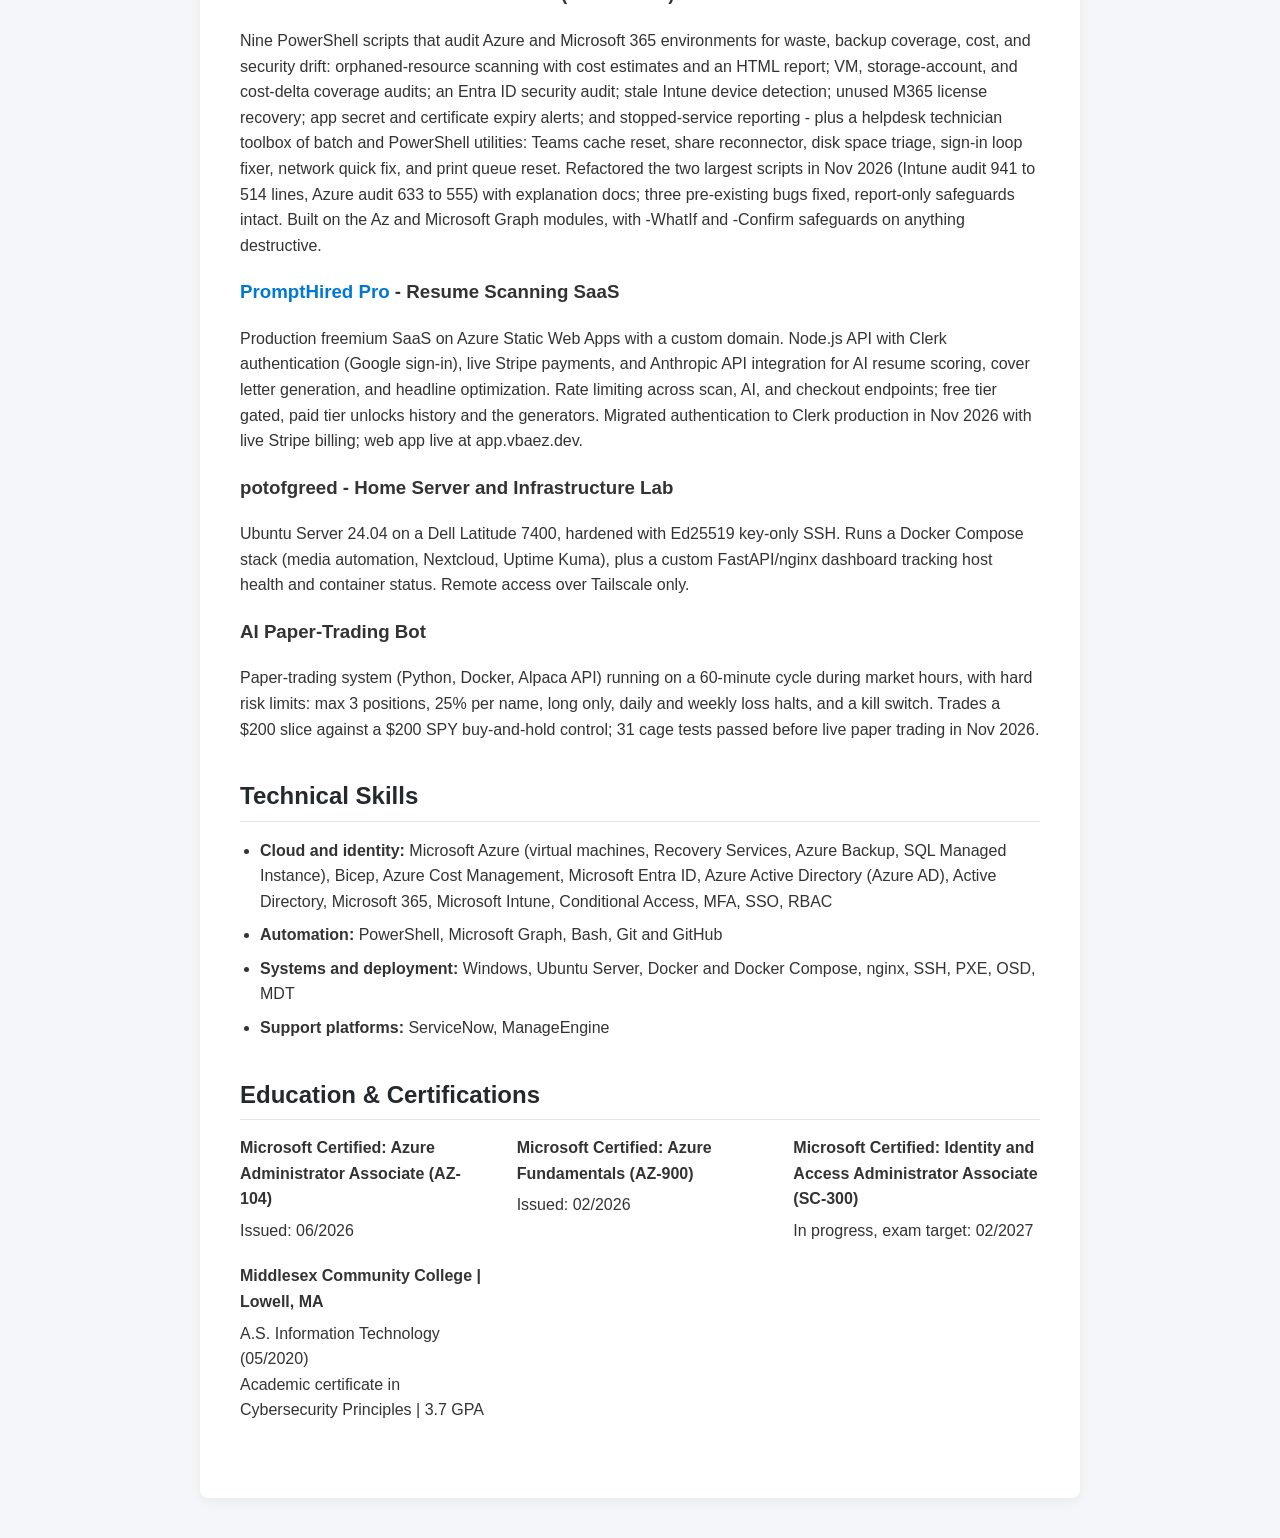
==== commit eb332913: "Fix ATS Pro line: Play app dropped Nov 18, point to web app instead" ====
--- a/index.html
+++ b/index.html
@@ -106,7 +106,7 @@
 
             <article class="project">
                 <h3><a href="https://app.vbaez.dev" target="_blank" rel="noopener">PromptHired Pro</a> - Resume Scanning SaaS</h3>
-                <p>Production freemium SaaS on Azure Static Web Apps with a custom domain. Node.js API with Clerk authentication (Google sign-in), live Stripe payments, and Anthropic API integration for AI resume scoring, cover letter generation, and headline optimization. Rate limiting across scan, AI, and checkout endpoints; free tier gated, paid tier unlocks history and the generators. Migrated authentication to Clerk production in Nov 2026 with live Stripe billing; production application submitted to Google Play the same month.</p>
+                <p>Production freemium SaaS on Azure Static Web Apps with a custom domain. Node.js API with Clerk authentication (Google sign-in), live Stripe payments, and Anthropic API integration for AI resume scoring, cover letter generation, and headline optimization. Rate limiting across scan, AI, and checkout endpoints; free tier gated, paid tier unlocks history and the generators. Migrated authentication to Clerk production in Nov 2026 with live Stripe billing; web app live at app.vbaez.dev.</p>
             </article>
 
             <article class="project">
